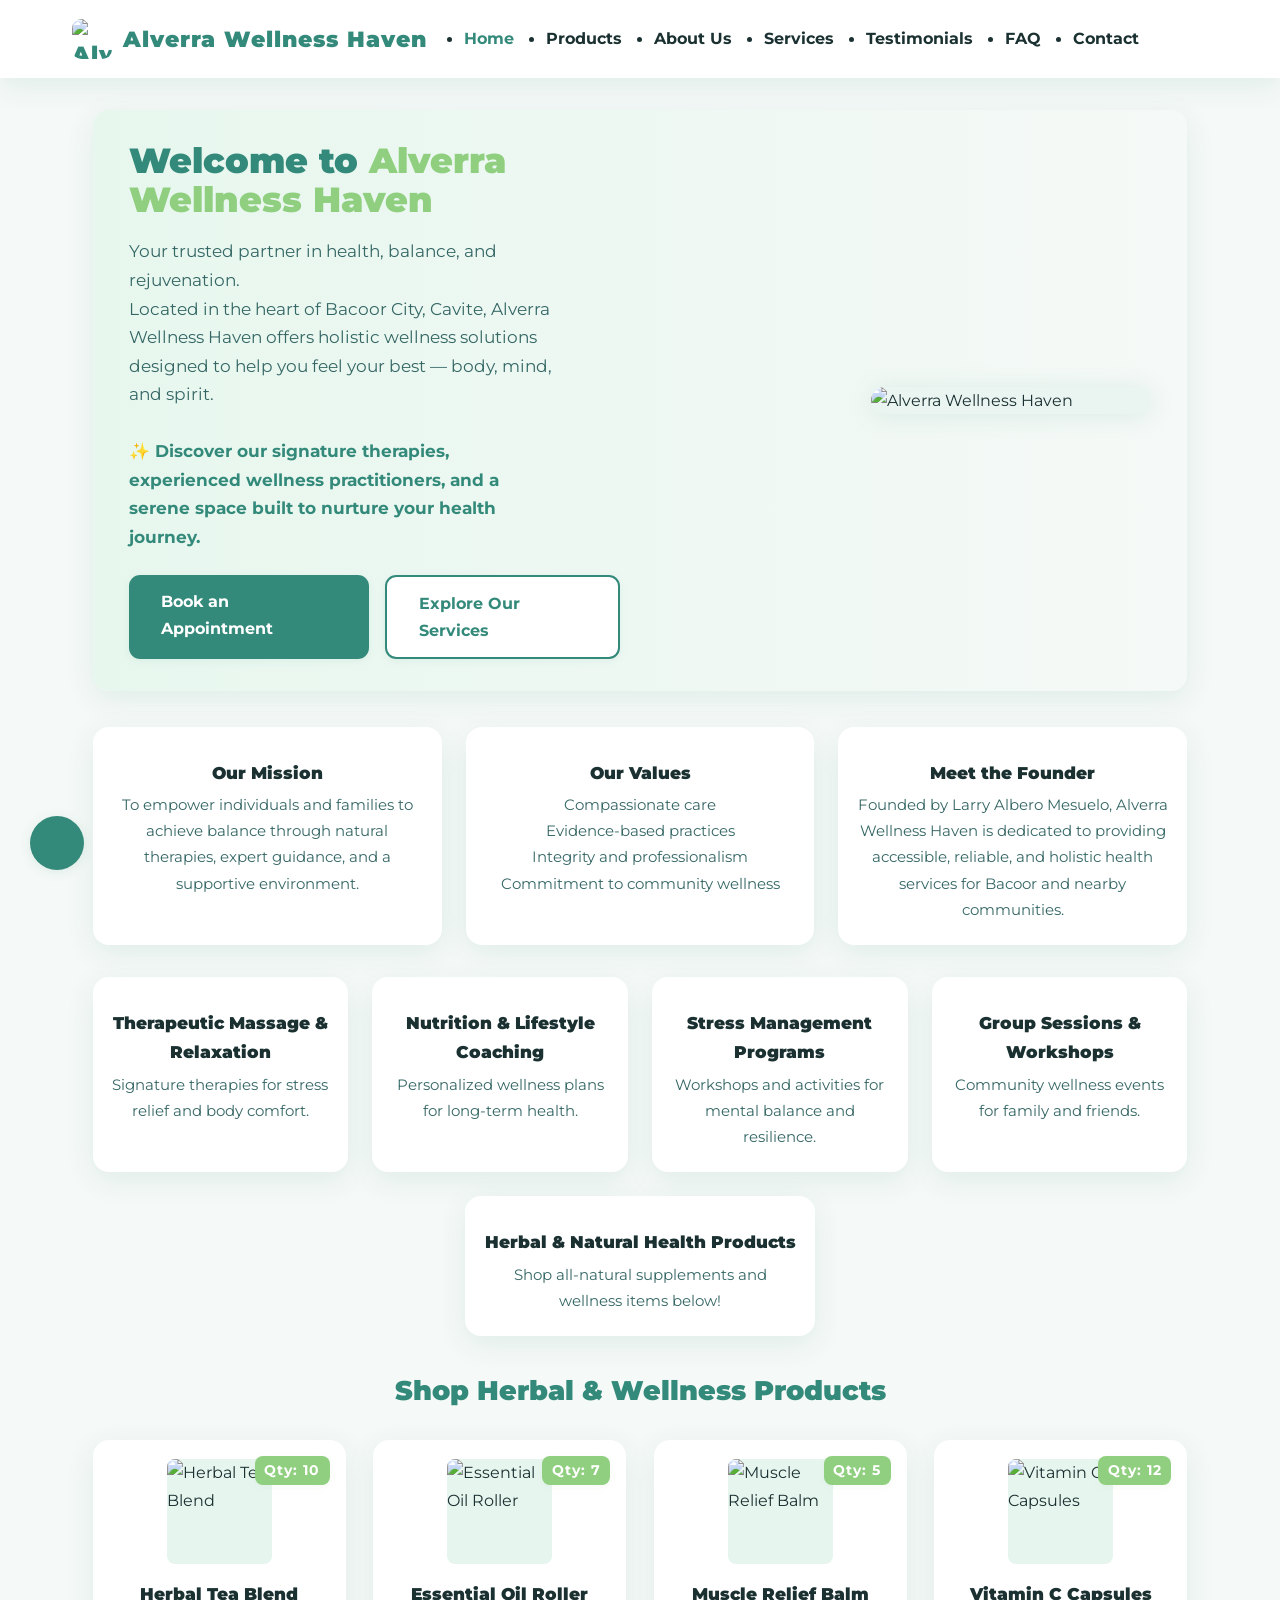
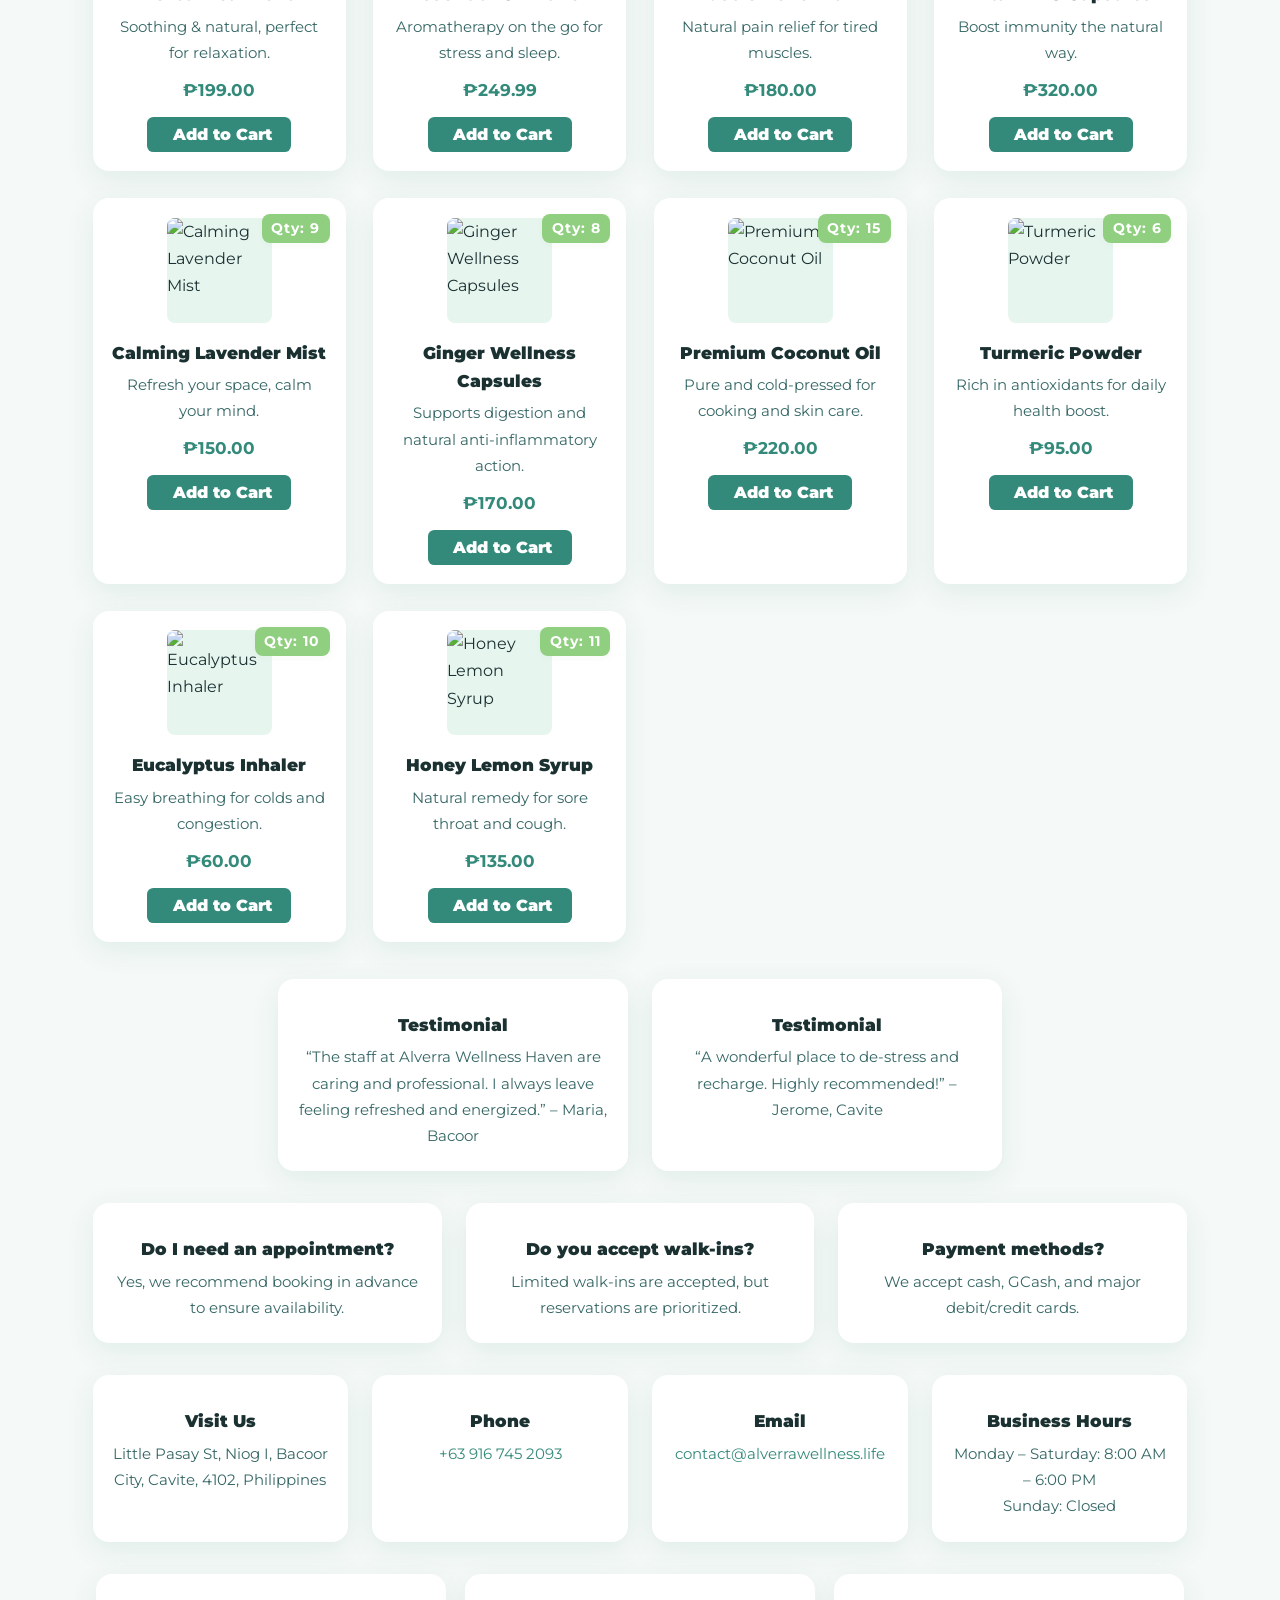
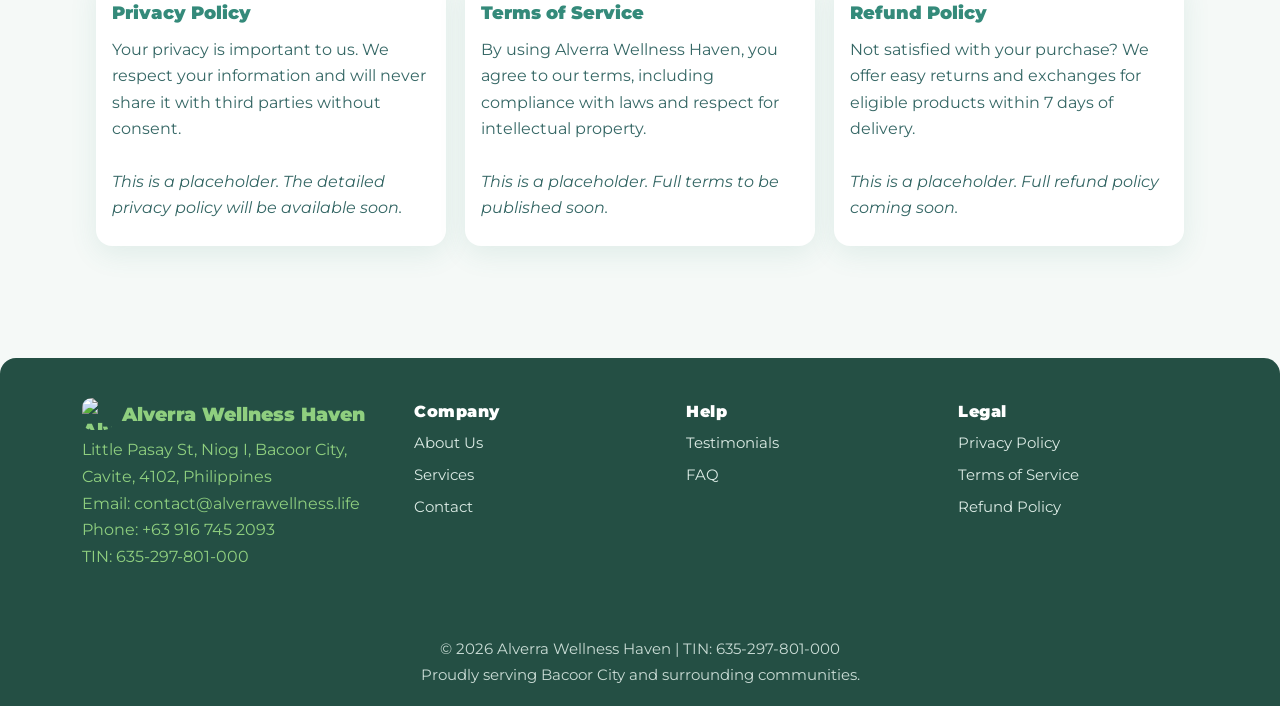
==== index.html @ d980512c "Create index.html" ====
<!DOCTYPE html>
<html lang="en">
<head>
  <meta charset="UTF-8" />
  <meta name="viewport" content="width=device-width, initial-scale=1.0" />
  <title>Alverra Wellness Haven | Holistic Wellness in Bacoor City</title>
  <link rel="icon" type="image/png" href="image/FAVICON.png" />
  <!-- Google Fonts -->
  <link href="https://fonts.googleapis.com/css2?family=Montserrat:wght@400;700;900&display=swap" rel="stylesheet" />
  <!-- Remixicon for icons -->
  <link href="https://cdn.jsdelivr.net/npm/remixicon@4.5.0/fonts/remixicon.css" rel="stylesheet" />
  <style>
    :root {
      --primary: #348a7a;
      --accent: #8fcf7f;
      --text: #1b3131;
      --background: #f5f9f7;
      --white: #fff;
      --radius: 1rem;
      --shadow: 0 8px 28px 0 rgba(52,138,122,0.11);
      --border: 1px solid #e0ede6;
      --footer-bg: #244f44;
    }
    * { box-sizing: border-box; margin: 0; padding: 0; }
    body {
      font-family: 'Montserrat', Arial, sans-serif;
      background: var(--background);
      color: var(--text);
      min-height: 100vh;
      line-height: 1.7;
    }
    a {
      color: var(--primary);
      text-decoration: none;
      transition: color .2s;
    }
    a:hover { color: var(--accent); }
    img { max-width: 100%; display: block; border-radius: .6rem; }
    button, input {
      font-family: inherit; outline: none; border: none; background: none;
    }
    /* Header */
    .header {
      width: 100%; background: var(--white); box-shadow: var(--shadow);
      position: sticky; top: 0; z-index: 99;
    }
    .nav {
      display: flex; align-items: center; justify-content: space-between;
      max-width: 1200px; margin: 0 auto; padding: 1.2rem 2rem;
      position: relative;
    }
    .nav-logo {
      display: flex; align-items: center; gap: 0.7rem; font-size: 1.4rem; font-weight: 900; color: var(--primary);
      letter-spacing: 1px;
    }
    .nav-logo img { width: 40px; height: 40px; }
    .nav-list {
      display: flex; align-items: center; gap: 2rem;
    }
    .nav-link {
      color: var(--text); font-weight: 700;
      font-size: 1rem; padding: 0.2rem 0;
      position: relative;
      transition: color .2s;
    }
    .nav-link.active, .nav-link:hover { color: var(--primary); }
    .nav-actions { display: flex; align-items: center; gap: 1.2rem; }
    .nav-toggle {
      display: none; font-size: 2rem; background: none; border: none; cursor: pointer; color: var(--primary); margin-left: 1rem;
      z-index: 200;
    }
    /* Cart Floating Button */
    .floating-cart-btn {
      position: fixed;
      left: 30px; bottom: 30px; z-index: 150;
      background: var(--primary);
      color: var(--white);
      border-radius: 50%;
      width: 54px; height: 54px;
      display: flex; align-items: center; justify-content: center;
      font-size: 2rem; box-shadow: 0 2px 12px 0 rgba(52,138,122,0.13);
      cursor: pointer; border: none;
      transition: background .2s, color .2s, box-shadow .2s;
    }
    .floating-cart-btn:hover {
      background: var(--accent);
      color: var(--primary);
    }
    @media (max-width: 500px) {
      .floating-cart-btn {
        left: 10px; bottom: 10px; width: 42px; height: 42px; font-size: 1.3rem;
      }
    }
    /* Cart Sidebar & Overlay */
    .cart-overlay {
      position: fixed; top: 0; left: 0; width: 100vw; height: 100vh;
      background: rgba(52,138,122,0.14); z-index: 100; display: none;
    }
    .cart-overlay.active { display: block; }
    .cart-sidebar {
      position: fixed; top: 0; right: -100%; width: 350px; max-width: 96vw; height: 100%;
      background: var(--white); box-shadow: -2px 0 16px 0 rgba(52,138,122,0.12);
      z-index: 101; padding: 2rem 1.5rem; display: flex; flex-direction: column; transition: right .25s;
      overflow-y: auto;
    }
    .cart-sidebar.open { right: 0; }
    .cart-sidebar-header {
      display: flex; align-items: center; justify-content: space-between; margin-bottom: 2rem;
    }
    .cart-sidebar-title { font-size: 1.15rem; font-weight: 900; color: var(--primary); }
    .cart-sidebar-close {
      font-size: 1.7rem; color: var(--primary); cursor: pointer; background: none; border: none;
      transition: color .2s;
    }
    .cart-items { flex: 1; overflow-y: auto; display: flex; flex-direction: column; gap: 1.2rem; }
    .cart-item {
      display: flex; gap: 1rem; align-items: flex-start; border-bottom: 1px solid #e0ede6; padding-bottom: 1rem;
    }
    .cart-item-img { width: 55px; height: 55px; object-fit: contain; border-radius: .6rem; background: #e7f5ef; }
    .cart-item-details { flex: 1; }
    .cart-item-title { font-size: 1rem; font-weight: 700; margin-bottom: .12rem; }
    .cart-item-price { color: var(--primary); font-weight: 700; margin-bottom: .12rem; font-size: 0.97rem; }
    .cart-item-qty {
      display: flex; align-items: center; gap: .4rem; margin-top: .18rem;
    }
    .cart-item-qty-btn {
      font-size: 1.05rem; background: var(--background); border-radius: .3rem; padding: 2px 7px; cursor: pointer;
      color: var(--primary); border: 1px solid #cce4da; transition: background .2s, color .2s;
    }
    .cart-item-qty-btn:hover { background: var(--primary); color: var(--white); }
    .cart-item-remove {
      color: #e14d4d; font-size: 1.13rem; margin-left: .5rem; cursor: pointer; background: none; border: none; transition: color .2s;
    }
    .cart-sidebar-footer {
      margin-top: 2rem; display: flex; align-items: center; justify-content: space-between; font-weight: 700; font-size: 1.05rem;
    }
    .cart-sidebar-footer .checkout-btn {
      padding: 0.6rem 1.3rem; background: var(--primary); color: var(--white); border-radius: .5rem; border: none;
      font-weight: 700; cursor: pointer; transition: background .2s;
    }
    .cart-sidebar-footer .checkout-btn:hover { background: var(--accent); color: var(--primary); }
    /* Main Content */
    main { max-width: 1130px; margin: 0 auto; padding: 2rem 1.1rem 3rem; }
    .hero {
      display: flex; align-items: center; justify-content: space-between; gap: 2.5rem;
      background: linear-gradient(90deg, #e7f7ee 0%, #f5f9f7 100%);
      border-radius: var(--radius); padding: 2rem 2.3rem; margin-bottom: 2.2rem;
      box-shadow: var(--shadow); flex-wrap: wrap;
    }
    .hero-content { flex: 1; min-width: 260px; }
    .hero-title {
      font-size: 2.2rem; font-weight: 900; color: var(--primary); line-height: 1.1; margin-bottom: 1.1rem;
    }
    .hero-desc { color: #356765; font-size: 1.05rem; margin-bottom: 1.5rem; max-width: 430px; }
    .hero-btns { display: flex; gap: 1.05rem; }
    .btn-primary, .btn-secondary {
      padding: 0.8rem 2rem; font-size: 1rem; border-radius: .7rem; font-weight: 700;
      cursor: pointer; transition: background .2s, color .2s, box-shadow .2s; box-shadow: 0 2px 8px 0 rgba(52,138,122,0.08);
      outline: none; border: none;
    }
    .btn-primary { background: var(--primary); color: var(--white); }
    .btn-primary:hover { background: var(--accent); color: var(--primary);}
    .btn-secondary { background: var(--white); color: var(--primary); border: 2px solid var(--primary);}
    .btn-secondary:hover { background: var(--primary); color: var(--white);}
    .hero-img-container { min-width: 220px; flex: 1; display: flex; justify-content: flex-end; align-items: center;}
    .hero-img {
      width: 280px; max-width: 100%; border-radius: var(--radius); box-shadow: 0 2px 24px 0 rgba(52,138,122,.13); background: #eaf4f1; object-fit: contain;
    }
    /* Product Section */
    .section-title {
      font-size: 1.7rem; color: var(--primary); font-weight: 900; text-align: center; margin-bottom: 1.6rem; margin-top: .8rem;
    }
    .products-grid {
      display: grid; grid-template-columns: repeat(auto-fit, minmax(220px, 1fr)); gap: 1.7rem; margin-bottom: 2.3rem;
    }
    .product-card {
      background: var(--white); border-radius: var(--radius); box-shadow: var(--shadow); padding: 1.2rem 1rem;
      display: flex; flex-direction: column; align-items: center; transition: transform .18s, box-shadow .2s; position: relative;
    }
    .product-card:hover { transform: translateY(-5px) scale(1.03); box-shadow: 0 11px 28px 0 rgba(52,138,122,.15);}
    .product-img { width: 105px; height: 105px; object-fit: contain; margin-bottom: 1rem; background: #e7f5ef; border-radius: .5rem;}
    .product-name { font-weight: 900; font-size: 1.05rem; text-align: center; margin-bottom: .3rem;}
    .product-desc { font-size: 0.96rem; color: #356765; margin-bottom: 0.55rem; text-align: center;}
    .product-stock { font-size: 0.93rem; margin-bottom: 0.2rem; color: var(--primary);}
    .product-price { font-weight: 700; font-size: 1.08rem; color: var(--primary); margin-bottom: .8rem;}
    .product-add {
      background: var(--primary); color: var(--white); border-radius: .4rem; padding: 0.5rem 1.2rem; font-weight: 900; cursor: pointer; font-size: 1rem; border: none;
      transition: background .2s; display: flex; align-items: center; gap: .4rem;
    }
    .product-add:hover { background: var(--accent); color: var(--primary);}
    .product-badge {
      position: absolute; top: 1rem; right: 1rem; background: var(--accent); color: var(--white); font-weight: 700; font-size: .87rem;
      padding: 0.17rem 0.6rem; border-radius: .5rem; letter-spacing: 1px; box-shadow: 0 2px 8px 0 rgba(143,207,127,0.08);
    }
    /* Info Sections */
    .info-sections {
      display: flex; flex-wrap: wrap; gap: 1.5rem; margin-bottom: 2rem; justify-content: center;
    }
    .info-card {
      background: var(--white); border-radius: var(--radius); box-shadow: var(--shadow); padding: 1.4rem 1rem; min-width: 200px; flex: 1 1 200px;
      display: flex; flex-direction: column; align-items: center; text-align: center; max-width: 350px;
    }
    .info-icon { font-size: 2rem; color: var(--primary); margin-bottom: 0.6rem;}
    .info-title { font-size: 1.06rem; font-weight: 900; margin-bottom: .3rem;}
    .info-desc { color: #356765; font-size: 0.96rem;}
    /* Policy Sections */
    .policy-sections {
      display: flex; flex-wrap: wrap; gap: 1.2rem; margin: 1.5rem 0; justify-content: center;
    }
    .policy-card {
      background: var(--white); border-radius: var(--radius); box-shadow: var(--shadow); padding: 1.5rem 1rem; min-width: 200px; flex: 1 1 200px;
      max-width: 350px; text-align: left; display: flex; flex-direction: column;
    }
    .policy-title { font-size: 1.12rem; font-weight: 900; margin-bottom: .55rem; color: var(--primary);}
    .policy-body { color: #356765; font-size: 0.97rem; line-height: 1.7;}
    /* Footer */
    .footer {
      background: var(--footer-bg); color: var(--white); padding: 2.5rem 0 1.1rem; margin-top: 2.5rem; border-radius: var(--radius) var(--radius) 0 0;
    }
    .footer-container {
      max-width: 1180px; margin: 0 auto; display: flex; flex-wrap: wrap; gap: 2rem; justify-content: space-between; align-items: flex-start; padding: 0 2rem;
    }
    .footer-brand { flex: 1 1 220px; margin-bottom: 2rem;}
    .footer-logo {
      display: flex; align-items: center; font-size: 1.2rem; font-weight: 900; gap: .5rem; margin-bottom: 0.45rem; color: var(--accent);
    }
    .footer-logo img { width: 32px; height: 32px; }
    .footer-desc { color: #8fcf7f; font-size: 0.98rem; margin-bottom: .6rem;}
    .footer-links-group { flex: 1 1 160px; margin-bottom: 2rem;}
    .footer-links-title { font-size: 1rem; font-weight: 900; margin-bottom: .35rem; letter-spacing: .5px;}
    .footer-links { display: flex; flex-direction: column; gap: .35rem;}
    .footer-link { color: #e7f5ef; font-size: .96rem; transition: color .2s; opacity: .94;}
    .footer-link:hover { color: var(--accent);}
    .footer-bottom { text-align: center; font-size: .95rem; color: #e7f5ef; margin-top: 1.5rem; opacity: .85;}
    .footer-bottom a { color: #fff; font-weight: 700; text-decoration: underline; transition: color .2s;}
    .footer-bottom a:hover { color: var(--accent);}
    /* Responsive */
    @media (max-width: 1100px) {
      .hero { flex-direction: column; text-align: center; }
      .hero-content, .hero-img-container { justify-content: center; }
      .hero-img { margin: 1.5rem auto 0 auto; }
    }
    @media (max-width: 900px) {
      .nav-list { gap: 1.1rem; }
      .footer-container { flex-direction: column; gap: 2.2rem; align-items: flex-start; }
    }
    @media (max-width: 700px) {
      .nav { padding: 1.1rem .7rem; }
      .main { padding: 1.2rem .5rem 2rem; }
      .products-grid, .info-sections, .policy-sections { gap: .7rem; }
      .footer-container { padding: 0 1rem; }
      .nav-list {
        position: fixed; top: 0; right: -100vw; width: 80vw; height: 100vh; background: var(--white);
        flex-direction: column; gap: 1.6rem; padding-top: 4rem; z-index: 120; transition: right .25s;
        box-shadow: -2px 0 18px 0 rgba(52,138,122,0.09);
      }
      .nav-list.open { right: 0; }
      .nav-toggle { display: block; }
      .nav-close {
        display: none;
      }
      .nav-list .nav-close {
        display: block;
        position: absolute;
        top: 1.1rem;
        right: 1.3rem;
        background: none;
        border: none;
        font-size: 1.7rem;
        color: var(--primary);
        cursor: pointer;
        z-index: 999;
      }
    }
    @media (max-width: 600px) {
      .hero { padding: 1rem .6rem; }
      .policy-card { padding: 1rem .5rem; }
      .footer { padding: 1.2rem 0 .9rem; }
    }
    @media (max-width: 430px) {
      .cart-sidebar { width: 98vw; padding: 1rem .5rem; }
      .footer-logo img { width: 24px; height: 24px; }
    }
  </style>
</head>
<body>
  <header class="header" id="header">
    <nav class="nav">
      <a href="index.html" class="nav-logo">
        <img src="image/LOGO.png" alt="Alverra Wellness Haven Logo" />
        Alverra Wellness Haven
      </a>
      <ul class="nav-list" id="nav-list">
        <li><a href="index.html" class="nav-link active">Home</a></li>
        <li><a href="#shop" class="nav-link">Products</a></li>
        <li><a href="#about" class="nav-link">About Us</a></li>
        <li><a href="#services" class="nav-link">Services</a></li>
        <li><a href="#testimonials" class="nav-link">Testimonials</a></li>
        <li><a href="#faq" class="nav-link">FAQ</a></li>
        <li><a href="#contact" class="nav-link">Contact</a></li>
        <button class="nav-close" id="nav-close" aria-label="Close menu"><i class="ri-close-line"></i></button>
      </ul>
      <div class="nav-actions">
        <button class="nav-toggle" id="nav-toggle" aria-label="Open menu"><i class="ri-menu-3-line"></i></button>
      </div>
    </nav>
  </header>

  <!-- Floating Cart Button -->
  <button class="floating-cart-btn" id="cart-btn" aria-label="Open cart">
    <i class="ri-shopping-basket-2-line"></i>
  </button>

  <!-- Cart Sidebar & Overlay -->
  <div class="cart-overlay" id="cart-overlay"></div>
  <aside class="cart-sidebar" id="cart-sidebar" aria-label="Shopping cart">
    <div class="cart-sidebar-header">
      <div class="cart-sidebar-title">My Cart</div>
      <button class="cart-sidebar-close" id="cart-close-btn" aria-label="Close cart"><i class="ri-close-line"></i></button>
    </div>
    <div class="cart-items" id="cart-items">
      <!-- Cart items will be rendered here by JS -->
    </div>
    <div class="cart-sidebar-footer">
      <span><span id="cart-items-count">0</span> items | <span id="cart-total">₱0</span></span>
      <button class="checkout-btn" id="checkout-btn">Checkout</button>
    </div>
  </aside>

  <main>
    <!-- Hero Section -->
    <section class="hero" id="home">
      <div class="hero-content">
        <h1 class="hero-title">Welcome to <span style="color:var(--accent)">Alverra Wellness Haven</span></h1>
        <div class="hero-desc">
          Your trusted partner in health, balance, and rejuvenation.<br>
          Located in the heart of Bacoor City, Cavite, Alverra Wellness Haven offers holistic wellness solutions designed to help you feel your best — body, mind, and spirit.
          <br><br>
          <span style="color:var(--primary);font-weight:700;">✨ Discover our signature therapies, experienced wellness practitioners, and a serene space built to nurture your health journey.</span>
        </div>
        <div class="hero-btns">
          <a href="#contact" class="btn-primary">Book an Appointment</a>
          <a href="#services" class="btn-secondary">Explore Our Services</a>
        </div>
      </div>
      <div class="hero-img-container">
        <img src="image/placeholder.png" alt="Alverra Wellness Haven" class="hero-img" />
      </div>
    </section>

    <!-- About Us -->
    <section class="info-sections" id="about">
      <div class="info-card">
        <div class="info-icon"><i class="ri-heart-3-line"></i></div>
        <div class="info-title">Our Mission</div>
        <div class="info-desc">
          To empower individuals and families to achieve balance through natural therapies, expert guidance, and a supportive environment.
        </div>
      </div>
      <div class="info-card">
        <div class="info-icon"><i class="ri-leaf-line"></i></div>
        <div class="info-title">Our Values</div>
        <div class="info-desc">
          Compassionate care<br>
          Evidence-based practices<br>
          Integrity and professionalism<br>
          Commitment to community wellness
        </div>
      </div>
      <div class="info-card">
        <div class="info-icon"><i class="ri-user-star-line"></i></div>
        <div class="info-title">Meet the Founder</div>
        <div class="info-desc">
          Founded by Larry Albero Mesuelo, Alverra Wellness Haven is dedicated to providing accessible, reliable, and holistic health services for Bacoor and nearby communities.
        </div>
      </div>
    </section>

    <!-- Services -->
    <section class="info-sections" id="services">
      <div class="info-card">
        <div class="info-icon"><i class="ri-spa-line"></i></div>
        <div class="info-title">Therapeutic Massage & Relaxation</div>
        <div class="info-desc">Signature therapies for stress relief and body comfort.</div>
      </div>
      <div class="info-card">
        <div class="info-icon"><i class="ri-restaurant-line"></i></div>
        <div class="info-title">Nutrition & Lifestyle Coaching</div>
        <div class="info-desc">Personalized wellness plans for long-term health.</div>
      </div>
      <div class="info-card">
        <div class="info-icon"><i class="ri-emotion-happy-line"></i></div>
        <div class="info-title">Stress Management Programs</div>
        <div class="info-desc">Workshops and activities for mental balance and resilience.</div>
      </div>
      <div class="info-card">
        <div class="info-icon"><i class="ri-group-line"></i></div>
        <div class="info-title">Group Sessions & Workshops</div>
        <div class="info-desc">Community wellness events for family and friends.</div>
      </div>
      <div class="info-card">
        <div class="info-icon"><i class="ri-leaf-line"></i></div>
        <div class="info-title">Herbal & Natural Health Products</div>
        <div class="info-desc">Shop all-natural supplements and wellness items below!</div>
      </div>
    </section>

    <!-- Products -->
    <section id="shop">
      <h2 class="section-title">Shop Herbal & Wellness Products</h2>
      <div class="products-grid" id="products-grid">
        <div class="product-card" data-id="1">
          <span class="product-badge">Qty: 10</span>
          <img src="image/placeholder.png" alt="Herbal Tea Blend" class="product-img" />
          <div class="product-name">Herbal Tea Blend</div>
          <div class="product-desc">Soothing & natural, perfect for relaxation.</div>
          <div class="product-price">₱199.00</div>
          <button class="product-add"><i class="ri-shopping-cart-2-line"></i> Add to Cart</button>
        </div>
        <div class="product-card" data-id="2">
          <span class="product-badge">Qty: 7</span>
          <img src="image/placeholder.png" alt="Essential Oil Roller" class="product-img" />
          <div class="product-name">Essential Oil Roller</div>
          <div class="product-desc">Aromatherapy on the go for stress and sleep.</div>
          <div class="product-price">₱249.99</div>
          <button class="product-add"><i class="ri-shopping-cart-2-line"></i> Add to Cart</button>
        </div>
        <div class="product-card" data-id="3">
          <span class="product-badge">Qty: 5</span>
          <img src="image/placeholder.png" alt="Muscle Relief Balm" class="product-img" />
          <div class="product-name">Muscle Relief Balm</div>
          <div class="product-desc">Natural pain relief for tired muscles.</div>
          <div class="product-price">₱180.00</div>
          <button class="product-add"><i class="ri-shopping-cart-2-line"></i> Add to Cart</button>
        </div>
        <div class="product-card" data-id="4">
          <span class="product-badge">Qty: 12</span>
          <img src="image/placeholder.png" alt="Vitamin C Capsules" class="product-img" />
          <div class="product-name">Vitamin C Capsules</div>
          <div class="product-desc">Boost immunity the natural way.</div>
          <div class="product-price">₱320.00</div>
          <button class="product-add"><i class="ri-shopping-cart-2-line"></i> Add to Cart</button>
        </div>
        <div class="product-card" data-id="5">
          <span class="product-badge">Qty: 9</span>
          <img src="image/placeholder.png" alt="Calming Lavender Mist" class="product-img" />
          <div class="product-name">Calming Lavender Mist</div>
          <div class="product-desc">Refresh your space, calm your mind.</div>
          <div class="product-price">₱150.00</div>
          <button class="product-add"><i class="ri-shopping-cart-2-line"></i> Add to Cart</button>
        </div>
        <!-- Tambahan produk baru -->
        <div class="product-card" data-id="6">
          <span class="product-badge">Qty: 8</span>
          <img src="image/placeholder.png" alt="Ginger Wellness Capsules" class="product-img" />
          <div class="product-name">Ginger Wellness Capsules</div>
          <div class="product-desc">Supports digestion and natural anti-inflammatory action.</div>
          <div class="product-price">₱170.00</div>
          <button class="product-add"><i class="ri-shopping-cart-2-line"></i> Add to Cart</button>
        </div>
        <div class="product-card" data-id="7">
          <span class="product-badge">Qty: 15</span>
          <img src="image/placeholder.png" alt="Premium Coconut Oil" class="product-img" />
          <div class="product-name">Premium Coconut Oil</div>
          <div class="product-desc">Pure and cold-pressed for cooking and skin care.</div>
          <div class="product-price">₱220.00</div>
          <button class="product-add"><i class="ri-shopping-cart-2-line"></i> Add to Cart</button>
        </div>
        <div class="product-card" data-id="8">
          <span class="product-badge">Qty: 6</span>
          <img src="image/placeholder.png" alt="Turmeric Powder" class="product-img" />
          <div class="product-name">Turmeric Powder</div>
          <div class="product-desc">Rich in antioxidants for daily health boost.</div>
          <div class="product-price">₱95.00</div>
          <button class="product-add"><i class="ri-shopping-cart-2-line"></i> Add to Cart</button>
        </div>
        <div class="product-card" data-id="9">
          <span class="product-badge">Qty: 10</span>
          <img src="image/placeholder.png" alt="Eucalyptus Inhaler" class="product-img" />
          <div class="product-name">Eucalyptus Inhaler</div>
          <div class="product-desc">Easy breathing for colds and congestion.</div>
          <div class="product-price">₱60.00</div>
          <button class="product-add"><i class="ri-shopping-cart-2-line"></i> Add to Cart</button>
        </div>
        <div class="product-card" data-id="10">
          <span class="product-badge">Qty: 11</span>
          <img src="image/placeholder.png" alt="Honey Lemon Syrup" class="product-img" />
          <div class="product-name">Honey Lemon Syrup</div>
          <div class="product-desc">Natural remedy for sore throat and cough.</div>
          <div class="product-price">₱135.00</div>
          <button class="product-add"><i class="ri-shopping-cart-2-line"></i> Add to Cart</button>
        </div>
      </div>
    </section>

    <!-- Testimonials -->
    <section class="info-sections" id="testimonials">
      <div class="info-card">
        <div class="info-icon"><i class="ri-chat-3-line"></i></div>
        <div class="info-title">Testimonial</div>
        <div class="info-desc">
          “The staff at Alverra Wellness Haven are caring and professional. I always leave feeling refreshed and energized.” – Maria, Bacoor
        </div>
      </div>
      <div class="info-card">
        <div class="info-icon"><i class="ri-chat-3-line"></i></div>
        <div class="info-title">Testimonial</div>
        <div class="info-desc">
          “A wonderful place to de-stress and recharge. Highly recommended!” – Jerome, Cavite
        </div>
      </div>
    </section>

    <!-- FAQ -->
    <section class="info-sections" id="faq">
      <div class="info-card">
        <div class="info-icon"><i class="ri-question-answer-line"></i></div>
        <div class="info-title">Do I need an appointment?</div>
        <div class="info-desc">Yes, we recommend booking in advance to ensure availability.</div>
      </div>
      <div class="info-card">
        <div class="info-icon"><i class="ri-question-answer-line"></i></div>
        <div class="info-title">Do you accept walk-ins?</div>
        <div class="info-desc">Limited walk-ins are accepted, but reservations are prioritized.</div>
      </div>
      <div class="info-card">
        <div class="info-icon"><i class="ri-question-answer-line"></i></div>
        <div class="info-title">Payment methods?</div>
        <div class="info-desc">We accept cash, GCash, and major debit/credit cards.</div>
      </div>
    </section>

    <!-- Contact -->
    <section class="info-sections" id="contact">
      <div class="info-card">
        <div class="info-icon"><i class="ri-map-pin-line"></i></div>
        <div class="info-title">Visit Us</div>
        <div class="info-desc">
          Little Pasay St, Niog I, Bacoor City, Cavite, 4102, Philippines
        </div>
      </div>
      <div class="info-card">
        <div class="info-icon"><i class="ri-phone-line"></i></div>
        <div class="info-title">Phone</div>
        <div class="info-desc">
          <a href="tel:+639167452093">+63 916 745 2093</a>
        </div>
      </div>
      <div class="info-card">
        <div class="info-icon"><i class="ri-mail-send-line"></i></div>
        <div class="info-title">Email</div>
        <div class="info-desc">
          <a href="mailto:contact@alverrawellness.life">contact@alverrawellness.life</a>
        </div>
      </div>
      <div class="info-card">
        <div class="info-icon"><i class="ri-time-line"></i></div>
        <div class="info-title">Business Hours</div>
        <div class="info-desc">
          Monday – Saturday: 8:00 AM – 6:00 PM<br>Sunday: Closed
        </div>
      </div>
    </section>

    <!-- Policy Links Section -->
    <section class="policy-sections" id="policies">
      <div class="policy-card">
        <div class="policy-title">Privacy Policy</div>
        <div class="policy-body">
          Your privacy is important to us. We respect your information and will never share it with third parties without consent.<br><br>
          <em>This is a placeholder. The detailed privacy policy will be available soon.</em>
        </div>
      </div>
      <div class="policy-card">
        <div class="policy-title">Terms of Service</div>
        <div class="policy-body">
          By using Alverra Wellness Haven, you agree to our terms, including compliance with laws and respect for intellectual property.<br><br>
          <em>This is a placeholder. Full terms to be published soon.</em>
        </div>
      </div>
      <div class="policy-card">
        <div class="policy-title">Refund Policy</div>
        <div class="policy-body">
          Not satisfied with your purchase? We offer easy returns and exchanges for eligible products within 7 days of delivery.<br><br>
          <em>This is a placeholder. Full refund policy coming soon.</em>
        </div>
      </div>
    </section>
  </main>

  <footer class="footer">
    <div class="footer-container">
      <div class="footer-brand">
        <div class="footer-logo">
          <img src="image/LOGO.png" alt="Alverra Wellness Haven Logo" />
          Alverra Wellness Haven
        </div>
        <div class="footer-desc">
          Little Pasay St, Niog I, Bacoor City, Cavite, 4102, Philippines<br>
          Email: <a href="mailto:contact@alverrawellness.life" style="color:var(--accent);">contact@alverrawellness.life</a><br>
          Phone: <a href="tel:+639167452093" style="color:var(--accent);">+63 916 745 2093</a><br>
          TIN: 635-297-801-000
        </div>
      </div>
      <div class="footer-links-group">
        <div class="footer-links-title">Company</div>
        <div class="footer-links">
          <a href="#about" class="footer-link">About Us</a>
          <a href="#services" class="footer-link">Services</a>
          <a href="#contact" class="footer-link">Contact</a>
        </div>
      </div>
      <div class="footer-links-group">
        <div class="footer-links-title">Help</div>
        <div class="footer-links">
          <a href="#testimonials" class="footer-link">Testimonials</a>
          <a href="#faq" class="footer-link">FAQ</a>
        </div>
      </div>
      <div class="footer-links-group">
        <div class="footer-links-title">Legal</div>
        <div class="footer-links">
          <a href="privacy-policy.html" class="footer-link">Privacy Policy</a>
          <a href="terms.html" class="footer-link">Terms of Service</a>
          <a href="refund-policy.html" class="footer-link">Refund Policy</a>
        </div>
      </div>
    </div>
    <div class="footer-bottom">
      &copy; <span id="footer-year"></span> Alverra Wellness Haven | TIN: 635-297-801-000<br>
      Proudly serving Bacoor City and surrounding communities.
    </div>
  </footer>

  <!-- Scripts -->
  <script>
    // Navigation for mobile
    const navToggle = document.getElementById('nav-toggle');
    const navClose = document.getElementById('nav-close');
    const navList = document.getElementById('nav-list');
    navToggle && navToggle.addEventListener('click', () => {
      navList.classList.add('open');
    });
    navClose && navClose.addEventListener('click', () => {
      navList.classList.remove('open');
    });
    document.querySelectorAll('.nav-link').forEach(link => {
      link.addEventListener('click', () => navList.classList.remove('open'));
    });

    // Cart functionality
    let cart = [];
    const products = [
      {
        id: 1,
        name: "Herbal Tea Blend",
        price: 199.00,
        img: "image/placeholder.png"
      },
      {
        id: 2,
        name: "Essential Oil Roller",
        price: 249.99,
        img: "image/placeholder.png"
      },
      {
        id: 3,
        name: "Muscle Relief Balm",
        price: 180.00,
        img: "image/placeholder.png"
      },
      {
        id: 4,
        name: "Vitamin C Capsules",
        price: 320.00,
        img: "image/placeholder.png"
      },
      {
        id: 5,
        name: "Calming Lavender Mist",
        price: 150.00,
        img: "image/placeholder.png"
      },
      {
        id: 6,
        name: "Ginger Wellness Capsules",
        price: 170.00,
        img: "image/placeholder.png"
      },
      {
        id: 7,
        name: "Premium Coconut Oil",
        price: 220.00,
        img: "image/placeholder.png"
      },
      {
        id: 8,
        name: "Turmeric Powder",
        price: 95.00,
        img: "image/placeholder.png"
      },
      {
        id: 9,
        name: "Eucalyptus Inhaler",
        price: 60.00,
        img: "image/placeholder.png"
      },
      {
        id: 10,
        name: "Honey Lemon Syrup",
        price: 135.00,
        img: "image/placeholder.png"
      }
    ];

    const cartBtn = document.getElementById('cart-btn');
    const cartSidebar = document.getElementById('cart-sidebar');
    const cartCloseBtn = document.getElementById('cart-close-btn');
    const cartOverlay = document.getElementById('cart-overlay');
    const cartItemsContainer = document.getElementById('cart-items');
    const cartItemsCount = document.getElementById('cart-items-count');
    const cartTotal = document.getElementById('cart-total');
    const checkoutBtn = document.getElementById('checkout-btn');

    function openCart() {
      cartSidebar.classList.add('open');
      cartOverlay.classList.add('active');
      document.body.style.overflow = 'hidden';
    }
    function closeCart() {
      cartSidebar.classList.remove('open');
      cartOverlay.classList.remove('active');
      document.body.style.overflow = '';
    }
    cartBtn && cartBtn.addEventListener('click', openCart);
    cartCloseBtn && cartCloseBtn.addEventListener('click', closeCart);
    cartOverlay && cartOverlay.addEventListener('click', closeCart);

    // Add to cart logic
    document.querySelectorAll('.product-add').forEach((btn, idx) => {
      btn.addEventListener('click', function() {
        const card = btn.closest('.product-card');
        const pid = parseInt(card.getAttribute('data-id'));
        addToCart(pid);
        openCart();
      });
    });

    function addToCart(productId) {
      const prod = products.find(p => p.id === productId);
      const itemIndex = cart.findIndex(i => i.id === productId);
      if (itemIndex > -1) {
        cart[itemIndex].qty += 1;
      } else {
        cart.push({
          id: prod.id,
          name: prod.name,
          price: prod.price,
          img: prod.img,
          qty: 1
        });
      }
      renderCart();
    }

    function increaseQty(productId) {
      const item = cart.find(i => i.id === productId);
      if (item) {
        item.qty += 1;
        renderCart();
      }
    }

    function decreaseQty(productId) {
      const item = cart.find(i => i.id === productId);
      if (item && item.qty > 1) {
        item.qty -= 1;
        renderCart();
      }
    }

    function removeItem(productId) {
      cart = cart.filter(i => i.id !== productId);
      renderCart();
    }

    function renderCart() {
      cartItemsContainer.innerHTML = '';
      if (cart.length === 0) {
        cartItemsContainer.innerHTML = '<div style="text-align:center;color:#aaa;font-size:1rem;">Your cart is empty.</div>';
      } else {
        cart.forEach(item => {
          const div = document.createElement('div');
          div.className = 'cart-item';
          div.innerHTML = `
            <img src="${item.img}" alt="${item.name}" class="cart-item-img">
            <div class="cart-item-details">
              <div class="cart-item-title">${item.name}</div>
              <div class="cart-item-price">₱${item.price}</div>
              <div class="cart-item-qty">
                <button class="cart-item-qty-btn" aria-label="Decrease quantity"><i class="ri-subtract-line"></i></button>
                <span>${item.qty}</span>
                <button class="cart-item-qty-btn" aria-label="Increase quantity"><i class="ri-add-line"></i></button>
                <button class="cart-item-remove" aria-label="Remove item"><i class="ri-delete-bin-6-line"></i></button>
              </div>
            </div>
          `;
          // Decrease qty
          div.querySelector('.cart-item-qty-btn[aria-label="Decrease quantity"]').addEventListener('click', function() {
            decreaseQty(item.id);
          });
          // Increase qty
          div.querySelector('.cart-item-qty-btn[aria-label="Increase quantity"]').addEventListener('click', function() {
            increaseQty(item.id);
          });
          // Remove item
          div.querySelector('.cart-item-remove').addEventListener('click', function() {
            removeItem(item.id);
          });
          cartItemsContainer.appendChild(div);
        });
      }
      // Update footer
      cartItemsCount.textContent = cart.reduce((total, i) => total + i.qty, 0);
      cartTotal.textContent = '₱' + cart.reduce((total, i) => total + i.qty * i.price, 0).toFixed(2);
    }

    // Initial cart render (empty)
    renderCart();

    // Footer year
    document.getElementById('footer-year').textContent = new Date().getFullYear();

    // Checkout button - redirect to order-summary.html
    checkoutBtn && checkoutBtn.addEventListener('click', function() {
      window.location.href = "order-summary.html";
    });
  </script>
</body>
</html>
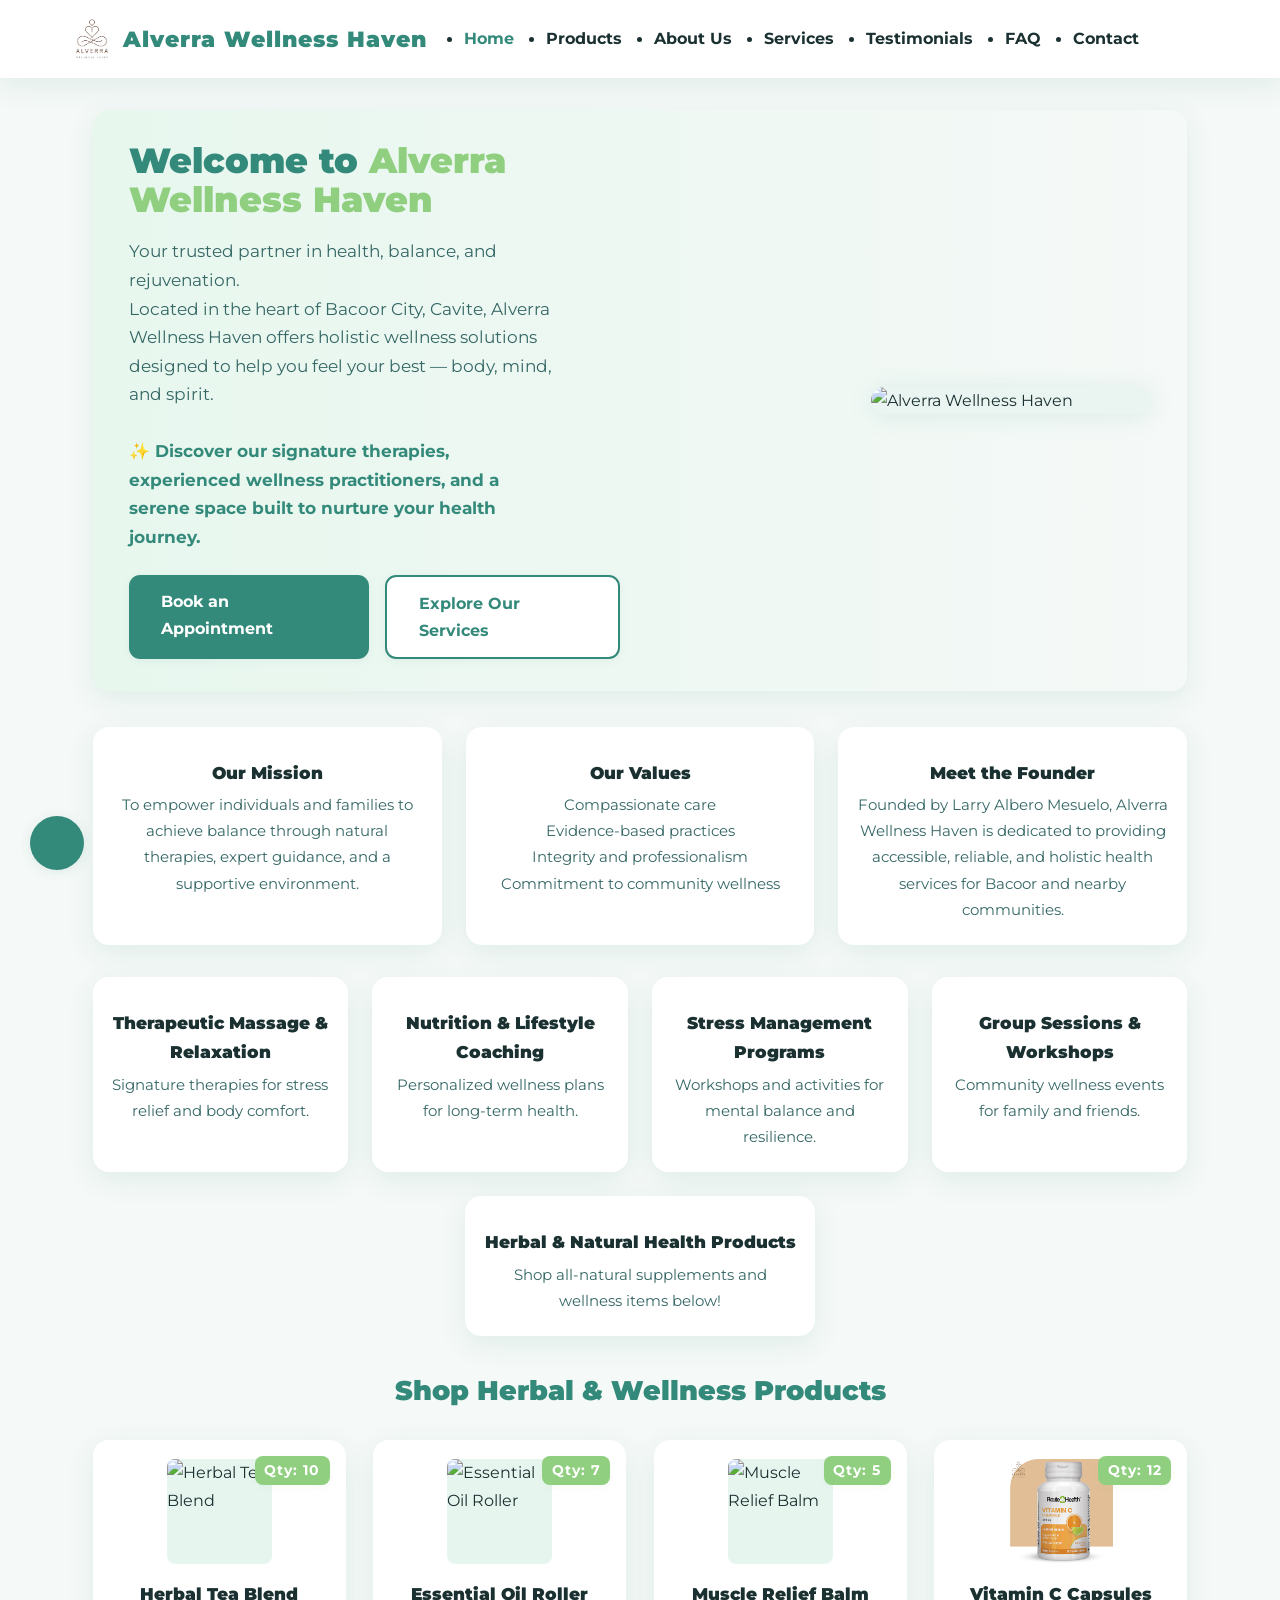
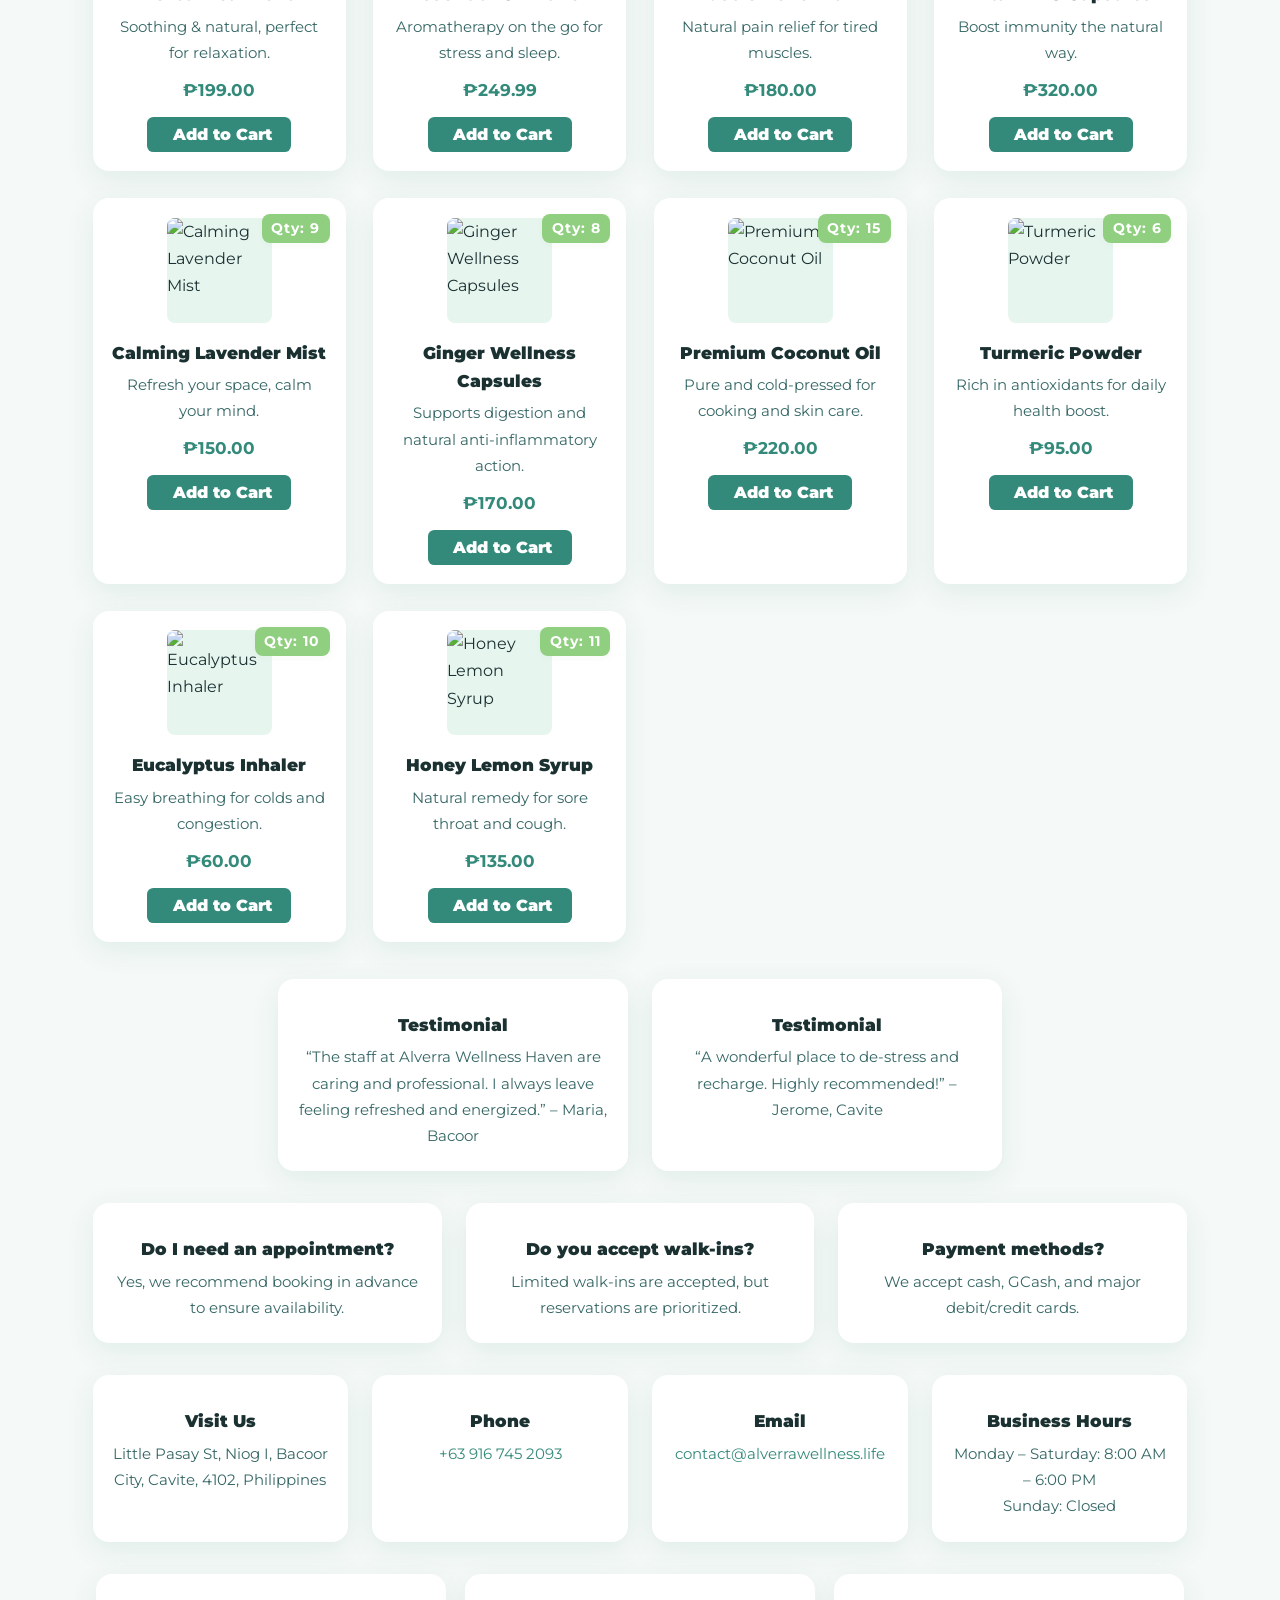
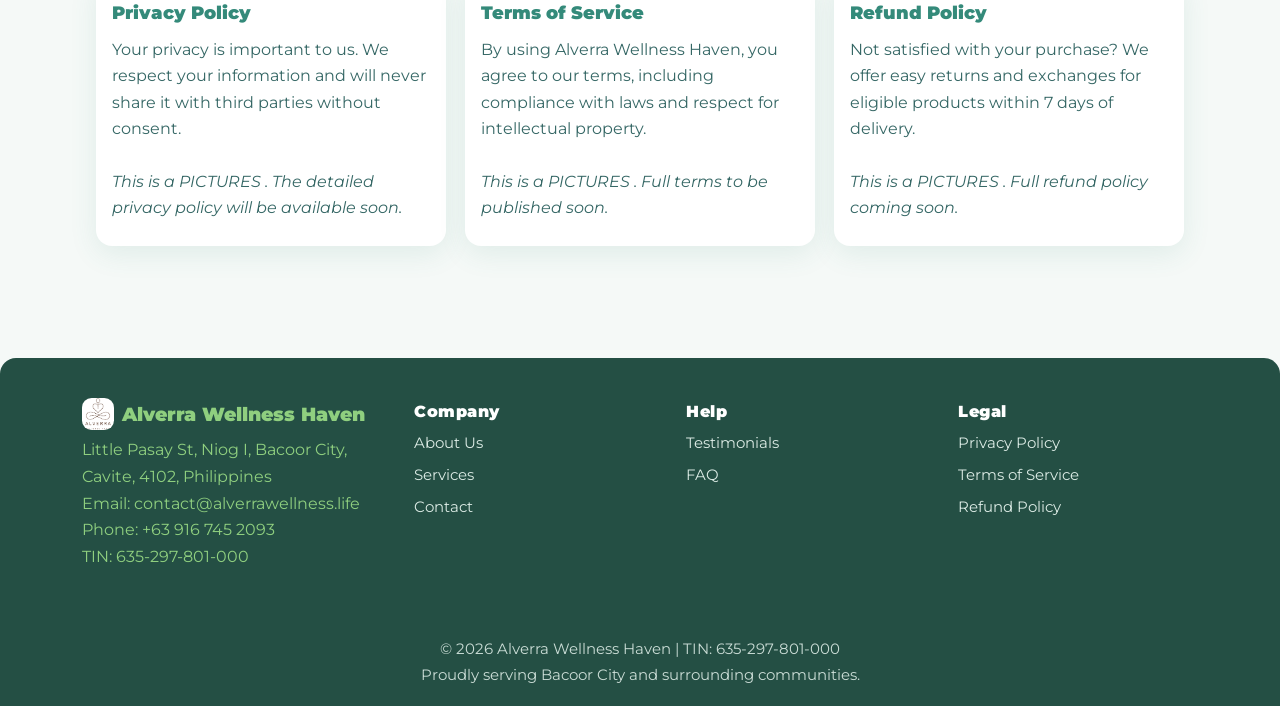
==== commit e2f0fd0a: "Update index.html" ====
--- a/index.html
+++ b/index.html
@@ -4,7 +4,7 @@
   <meta charset="UTF-8" />
   <meta name="viewport" content="width=device-width, initial-scale=1.0" />
   <title>Alverra Wellness Haven | Holistic Wellness in Bacoor City</title>
-  <link rel="icon" type="image/png" href="image/FAVICON.png" />
+  <link rel="icon" type="image/png" href="image/LOGO.png" />
   <!-- Google Fonts -->
   <link href="https://fonts.googleapis.com/css2?family=Montserrat:wght@400;700;900&display=swap" rel="stylesheet" />
   <!-- Remixicon for icons -->
@@ -344,7 +344,7 @@
         </div>
       </div>
       <div class="hero-img-container">
-        <img src="image/placeholder.png" alt="Alverra Wellness Haven" class="hero-img" />
+        <img src="image/PICTURES .png" alt="Alverra Wellness Haven" class="hero-img" />
       </div>
     </section>
 
@@ -411,7 +411,7 @@
       <div class="products-grid" id="products-grid">
         <div class="product-card" data-id="1">
           <span class="product-badge">Qty: 10</span>
-          <img src="image/placeholder.png" alt="Herbal Tea Blend" class="product-img" />
+          <img src="image/PICTURES 1.png" alt="Herbal Tea Blend" class="product-img" />
           <div class="product-name">Herbal Tea Blend</div>
           <div class="product-desc">Soothing & natural, perfect for relaxation.</div>
           <div class="product-price">₱199.00</div>
@@ -419,7 +419,7 @@
         </div>
         <div class="product-card" data-id="2">
           <span class="product-badge">Qty: 7</span>
-          <img src="image/placeholder.png" alt="Essential Oil Roller" class="product-img" />
+          <img src="image/PICTURES 2.png" alt="Essential Oil Roller" class="product-img" />
           <div class="product-name">Essential Oil Roller</div>
           <div class="product-desc">Aromatherapy on the go for stress and sleep.</div>
           <div class="product-price">₱249.99</div>
@@ -427,7 +427,7 @@
         </div>
         <div class="product-card" data-id="3">
           <span class="product-badge">Qty: 5</span>
-          <img src="image/placeholder.png" alt="Muscle Relief Balm" class="product-img" />
+          <img src="image/PICTURES 3.png" alt="Muscle Relief Balm" class="product-img" />
           <div class="product-name">Muscle Relief Balm</div>
           <div class="product-desc">Natural pain relief for tired muscles.</div>
           <div class="product-price">₱180.00</div>
@@ -435,7 +435,7 @@
         </div>
         <div class="product-card" data-id="4">
           <span class="product-badge">Qty: 12</span>
-          <img src="image/placeholder.png" alt="Vitamin C Capsules" class="product-img" />
+          <img src="image/PICTURES 4.png" alt="Vitamin C Capsules" class="product-img" />
           <div class="product-name">Vitamin C Capsules</div>
           <div class="product-desc">Boost immunity the natural way.</div>
           <div class="product-price">₱320.00</div>
@@ -443,7 +443,7 @@
         </div>
         <div class="product-card" data-id="5">
           <span class="product-badge">Qty: 9</span>
-          <img src="image/placeholder.png" alt="Calming Lavender Mist" class="product-img" />
+          <img src="image/PICTURES 5.png" alt="Calming Lavender Mist" class="product-img" />
           <div class="product-name">Calming Lavender Mist</div>
           <div class="product-desc">Refresh your space, calm your mind.</div>
           <div class="product-price">₱150.00</div>
@@ -452,7 +452,7 @@
         <!-- Tambahan produk baru -->
         <div class="product-card" data-id="6">
           <span class="product-badge">Qty: 8</span>
-          <img src="image/placeholder.png" alt="Ginger Wellness Capsules" class="product-img" />
+          <img src="image/PICTURES 6.png" alt="Ginger Wellness Capsules" class="product-img" />
           <div class="product-name">Ginger Wellness Capsules</div>
           <div class="product-desc">Supports digestion and natural anti-inflammatory action.</div>
           <div class="product-price">₱170.00</div>
@@ -460,7 +460,7 @@
         </div>
         <div class="product-card" data-id="7">
           <span class="product-badge">Qty: 15</span>
-          <img src="image/placeholder.png" alt="Premium Coconut Oil" class="product-img" />
+          <img src="image/PICTURES 7.png" alt="Premium Coconut Oil" class="product-img" />
           <div class="product-name">Premium Coconut Oil</div>
           <div class="product-desc">Pure and cold-pressed for cooking and skin care.</div>
           <div class="product-price">₱220.00</div>
@@ -468,7 +468,7 @@
         </div>
         <div class="product-card" data-id="8">
           <span class="product-badge">Qty: 6</span>
-          <img src="image/placeholder.png" alt="Turmeric Powder" class="product-img" />
+          <img src="image/PICTURES 8.png" alt="Turmeric Powder" class="product-img" />
           <div class="product-name">Turmeric Powder</div>
           <div class="product-desc">Rich in antioxidants for daily health boost.</div>
           <div class="product-price">₱95.00</div>
@@ -476,7 +476,7 @@
         </div>
         <div class="product-card" data-id="9">
           <span class="product-badge">Qty: 10</span>
-          <img src="image/placeholder.png" alt="Eucalyptus Inhaler" class="product-img" />
+          <img src="image/PICTURES 9.png" alt="Eucalyptus Inhaler" class="product-img" />
           <div class="product-name">Eucalyptus Inhaler</div>
           <div class="product-desc">Easy breathing for colds and congestion.</div>
           <div class="product-price">₱60.00</div>
@@ -484,7 +484,7 @@
         </div>
         <div class="product-card" data-id="10">
           <span class="product-badge">Qty: 11</span>
-          <img src="image/placeholder.png" alt="Honey Lemon Syrup" class="product-img" />
+          <img src="image/PICTURES 10.png" alt="Honey Lemon Syrup" class="product-img" />
           <div class="product-name">Honey Lemon Syrup</div>
           <div class="product-desc">Natural remedy for sore throat and cough.</div>
           <div class="product-price">₱135.00</div>
@@ -568,21 +568,21 @@
         <div class="policy-title">Privacy Policy</div>
         <div class="policy-body">
           Your privacy is important to us. We respect your information and will never share it with third parties without consent.<br><br>
-          <em>This is a placeholder. The detailed privacy policy will be available soon.</em>
+          <em>This is a PICTURES . The detailed privacy policy will be available soon.</em>
         </div>
       </div>
       <div class="policy-card">
         <div class="policy-title">Terms of Service</div>
         <div class="policy-body">
           By using Alverra Wellness Haven, you agree to our terms, including compliance with laws and respect for intellectual property.<br><br>
-          <em>This is a placeholder. Full terms to be published soon.</em>
+          <em>This is a PICTURES . Full terms to be published soon.</em>
         </div>
       </div>
       <div class="policy-card">
         <div class="policy-title">Refund Policy</div>
         <div class="policy-body">
           Not satisfied with your purchase? We offer easy returns and exchanges for eligible products within 7 days of delivery.<br><br>
-          <em>This is a placeholder. Full refund policy coming soon.</em>
+          <em>This is a PICTURES . Full refund policy coming soon.</em>
         </div>
       </div>
     </section>
@@ -655,61 +655,61 @@
         id: 1,
         name: "Herbal Tea Blend",
         price: 199.00,
-        img: "image/placeholder.png"
+        img: "image/PICTURES .png"
       },
       {
         id: 2,
         name: "Essential Oil Roller",
         price: 249.99,
-        img: "image/placeholder.png"
+        img: "image/PICTURES .png"
       },
       {
         id: 3,
         name: "Muscle Relief Balm",
         price: 180.00,
-        img: "image/placeholder.png"
+        img: "image/PICTURES .png"
       },
       {
         id: 4,
         name: "Vitamin C Capsules",
         price: 320.00,
-        img: "image/placeholder.png"
+        img: "image/PICTURES .png"
       },
       {
         id: 5,
         name: "Calming Lavender Mist",
         price: 150.00,
-        img: "image/placeholder.png"
+        img: "image/PICTURES .png"
       },
       {
         id: 6,
         name: "Ginger Wellness Capsules",
         price: 170.00,
-        img: "image/placeholder.png"
+        img: "image/PICTURES .png"
       },
       {
         id: 7,
         name: "Premium Coconut Oil",
         price: 220.00,
-        img: "image/placeholder.png"
+        img: "image/PICTURES .png"
       },
       {
         id: 8,
         name: "Turmeric Powder",
         price: 95.00,
-        img: "image/placeholder.png"
+        img: "image/PICTURES .png"
       },
       {
         id: 9,
         name: "Eucalyptus Inhaler",
         price: 60.00,
-        img: "image/placeholder.png"
+        img: "image/PICTURES .png"
       },
       {
         id: 10,
         name: "Honey Lemon Syrup",
         price: 135.00,
-        img: "image/placeholder.png"
+        img: "image/PICTURES .png"
       }
     ];
 
@@ -742,7 +742,7 @@
         const card = btn.closest('.product-card');
         const pid = parseInt(card.getAttribute('data-id'));
         addToCart(pid);
-        openCart();
+        // openCart(); // Hapus baris ini agar cart tidak terbuka otomatis setelah add to cart
       });
     });
 
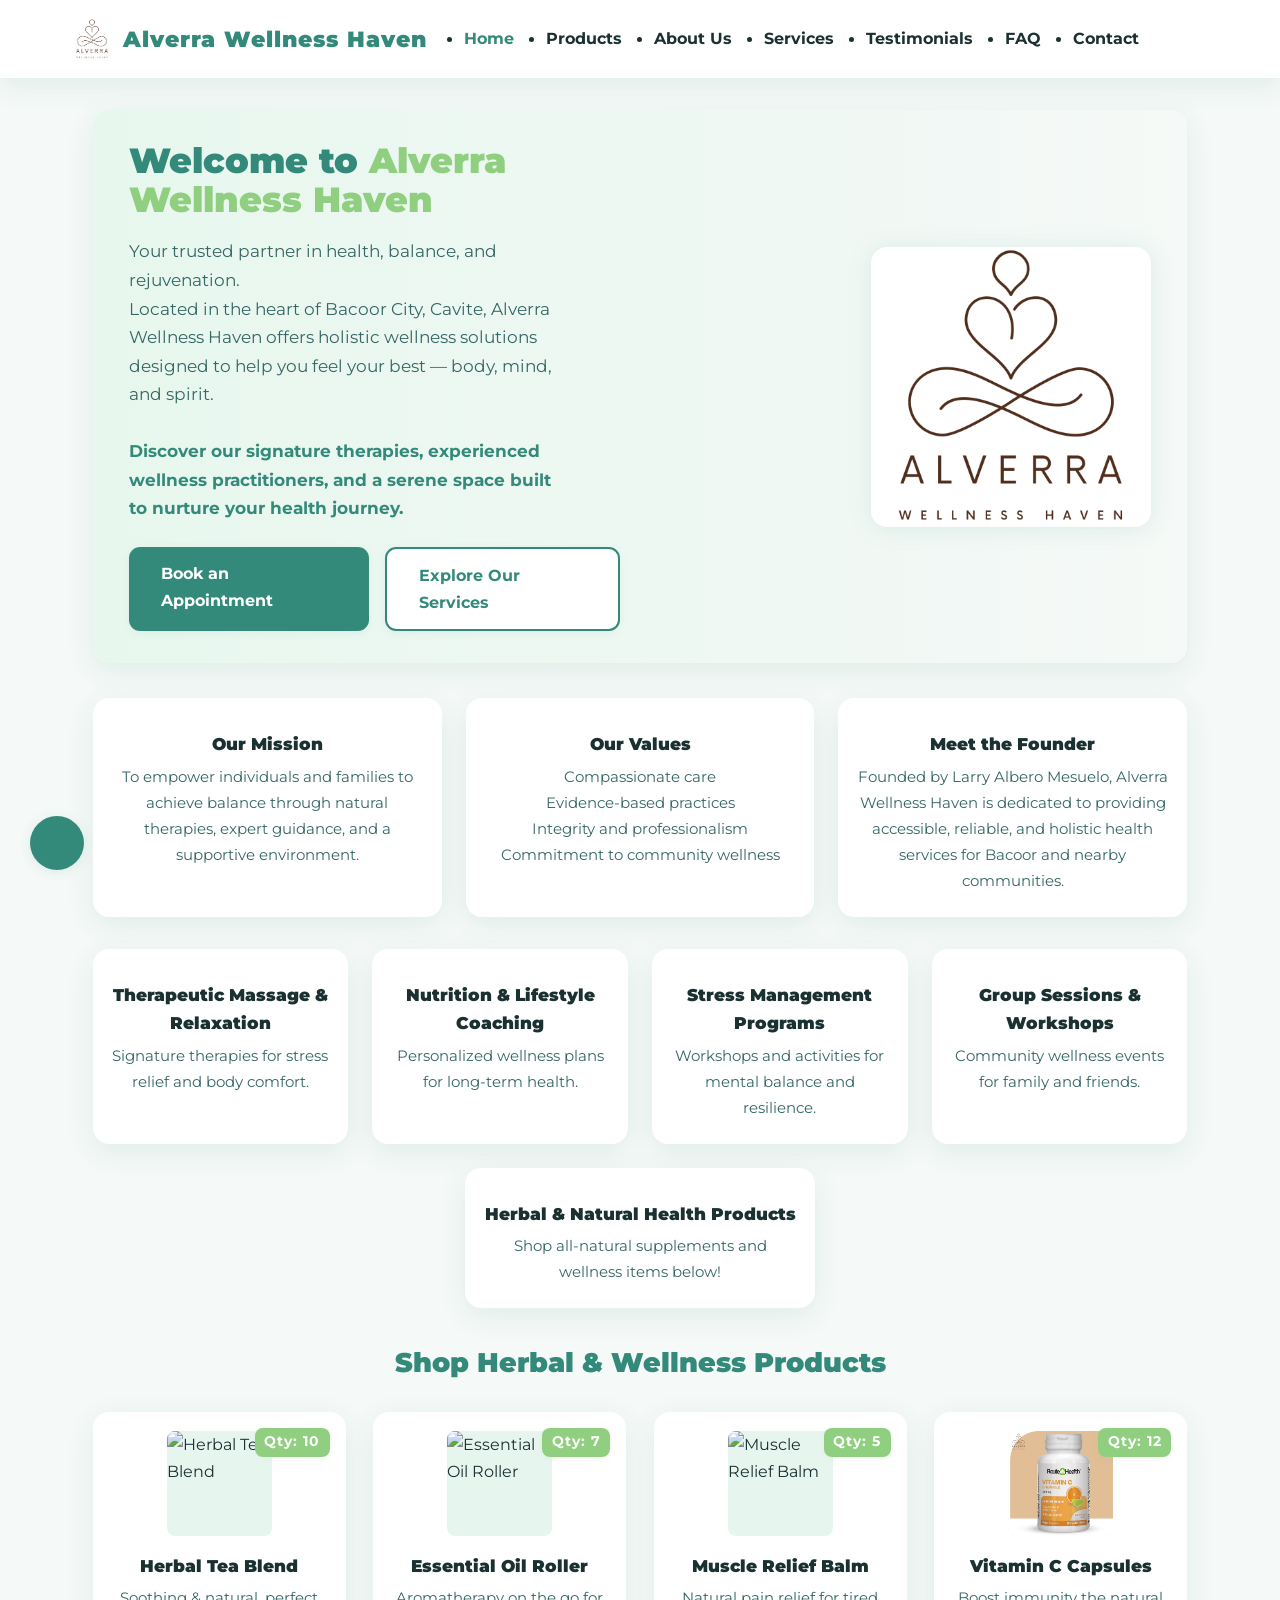
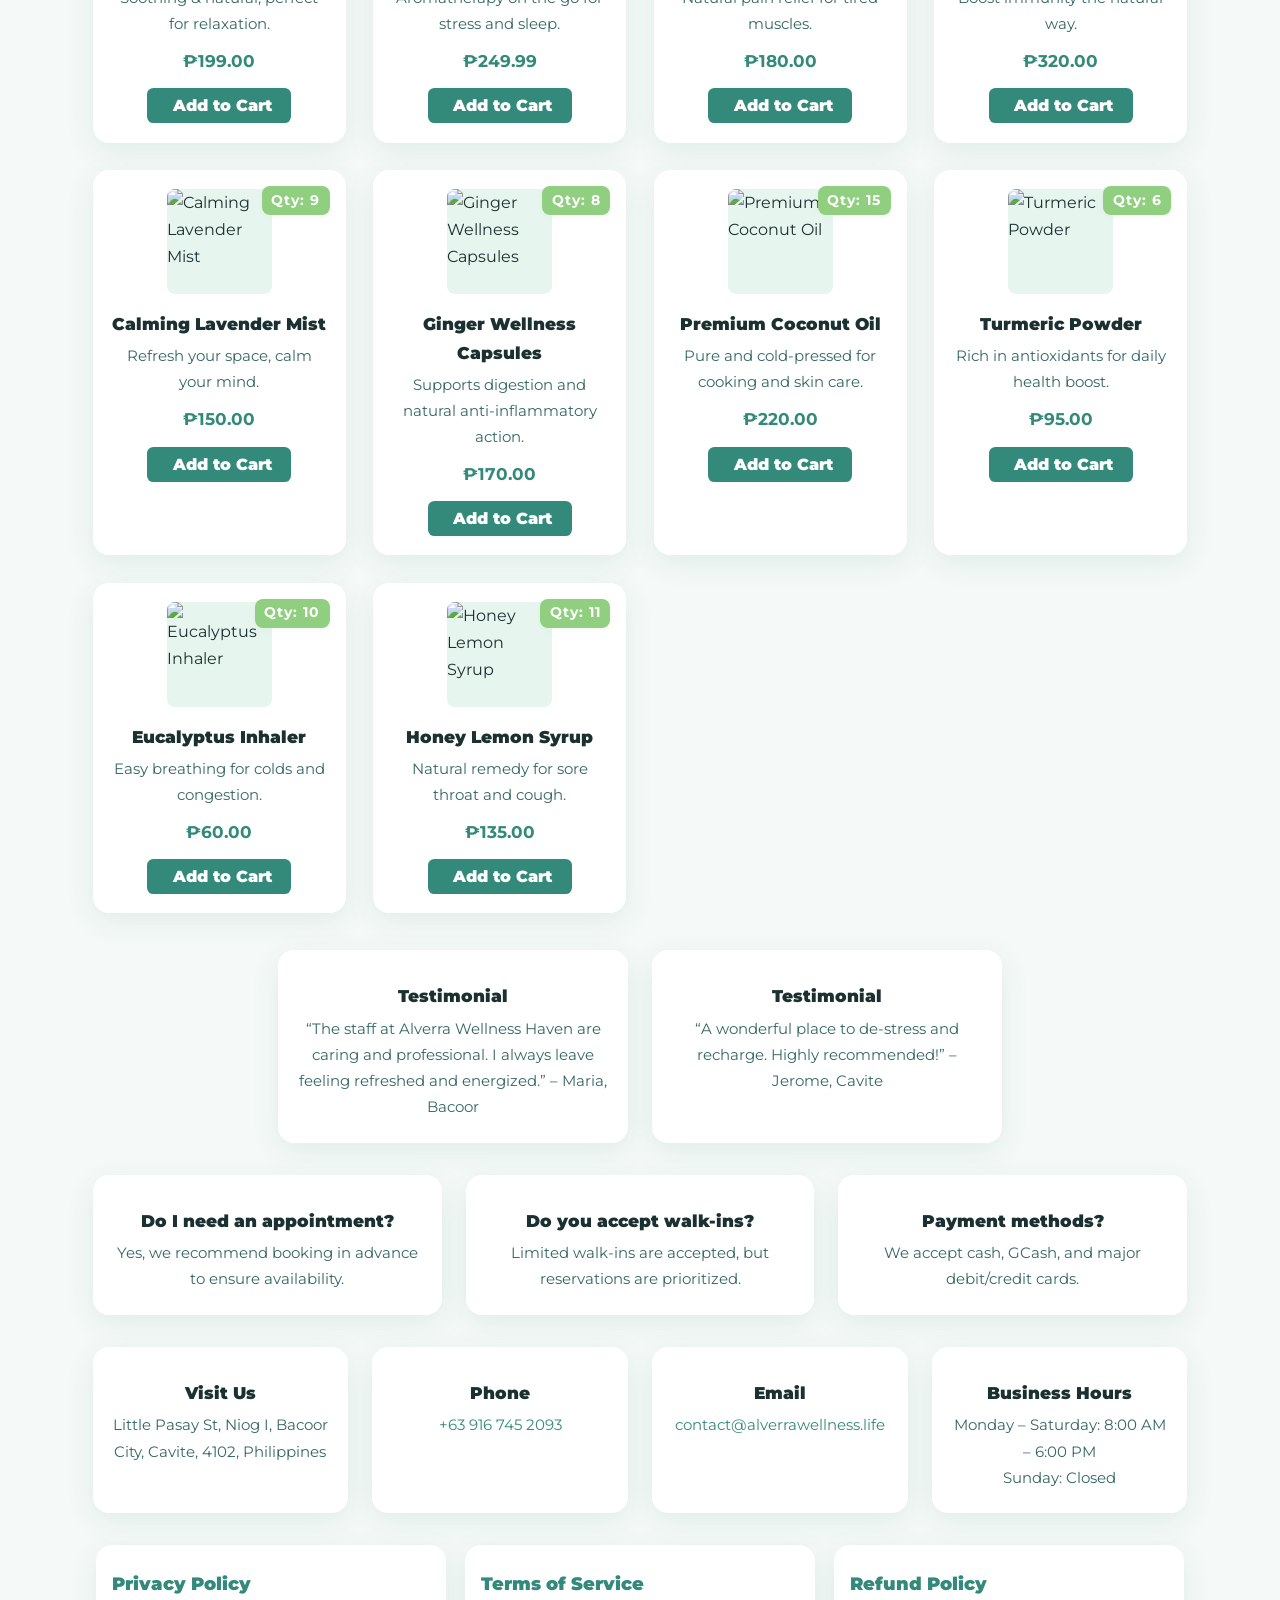
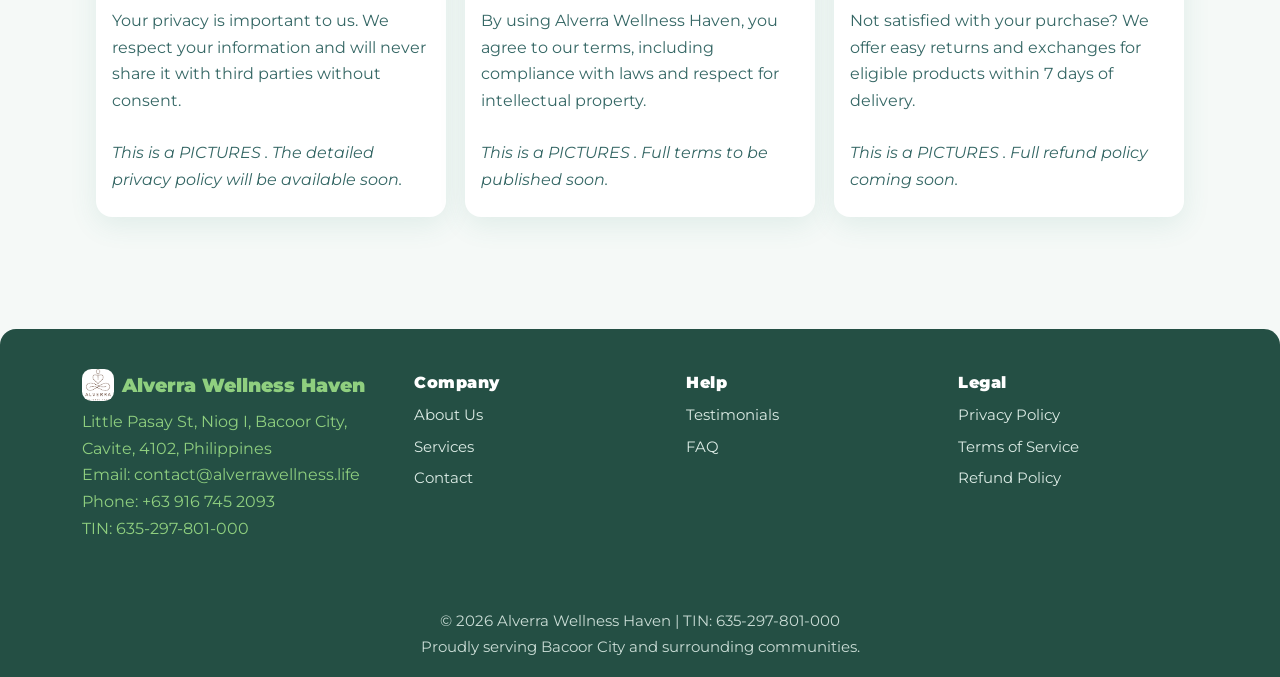
==== commit 5fd22abc: "Update index.html" ====
--- a/index.html
+++ b/index.html
@@ -336,7 +336,7 @@
           Your trusted partner in health, balance, and rejuvenation.<br>
           Located in the heart of Bacoor City, Cavite, Alverra Wellness Haven offers holistic wellness solutions designed to help you feel your best — body, mind, and spirit.
           <br><br>
-          <span style="color:var(--primary);font-weight:700;">✨ Discover our signature therapies, experienced wellness practitioners, and a serene space built to nurture your health journey.</span>
+          <span style="color:var(--primary);font-weight:700;">Discover our signature therapies, experienced wellness practitioners, and a serene space built to nurture your health journey.</span>
         </div>
         <div class="hero-btns">
           <a href="#contact" class="btn-primary">Book an Appointment</a>
@@ -344,7 +344,7 @@
         </div>
       </div>
       <div class="hero-img-container">
-        <img src="image/PICTURES .png" alt="Alverra Wellness Haven" class="hero-img" />
+        <img src="image/LOGO.png" alt="Alverra Wellness Haven" class="hero-img" />
       </div>
     </section>
 
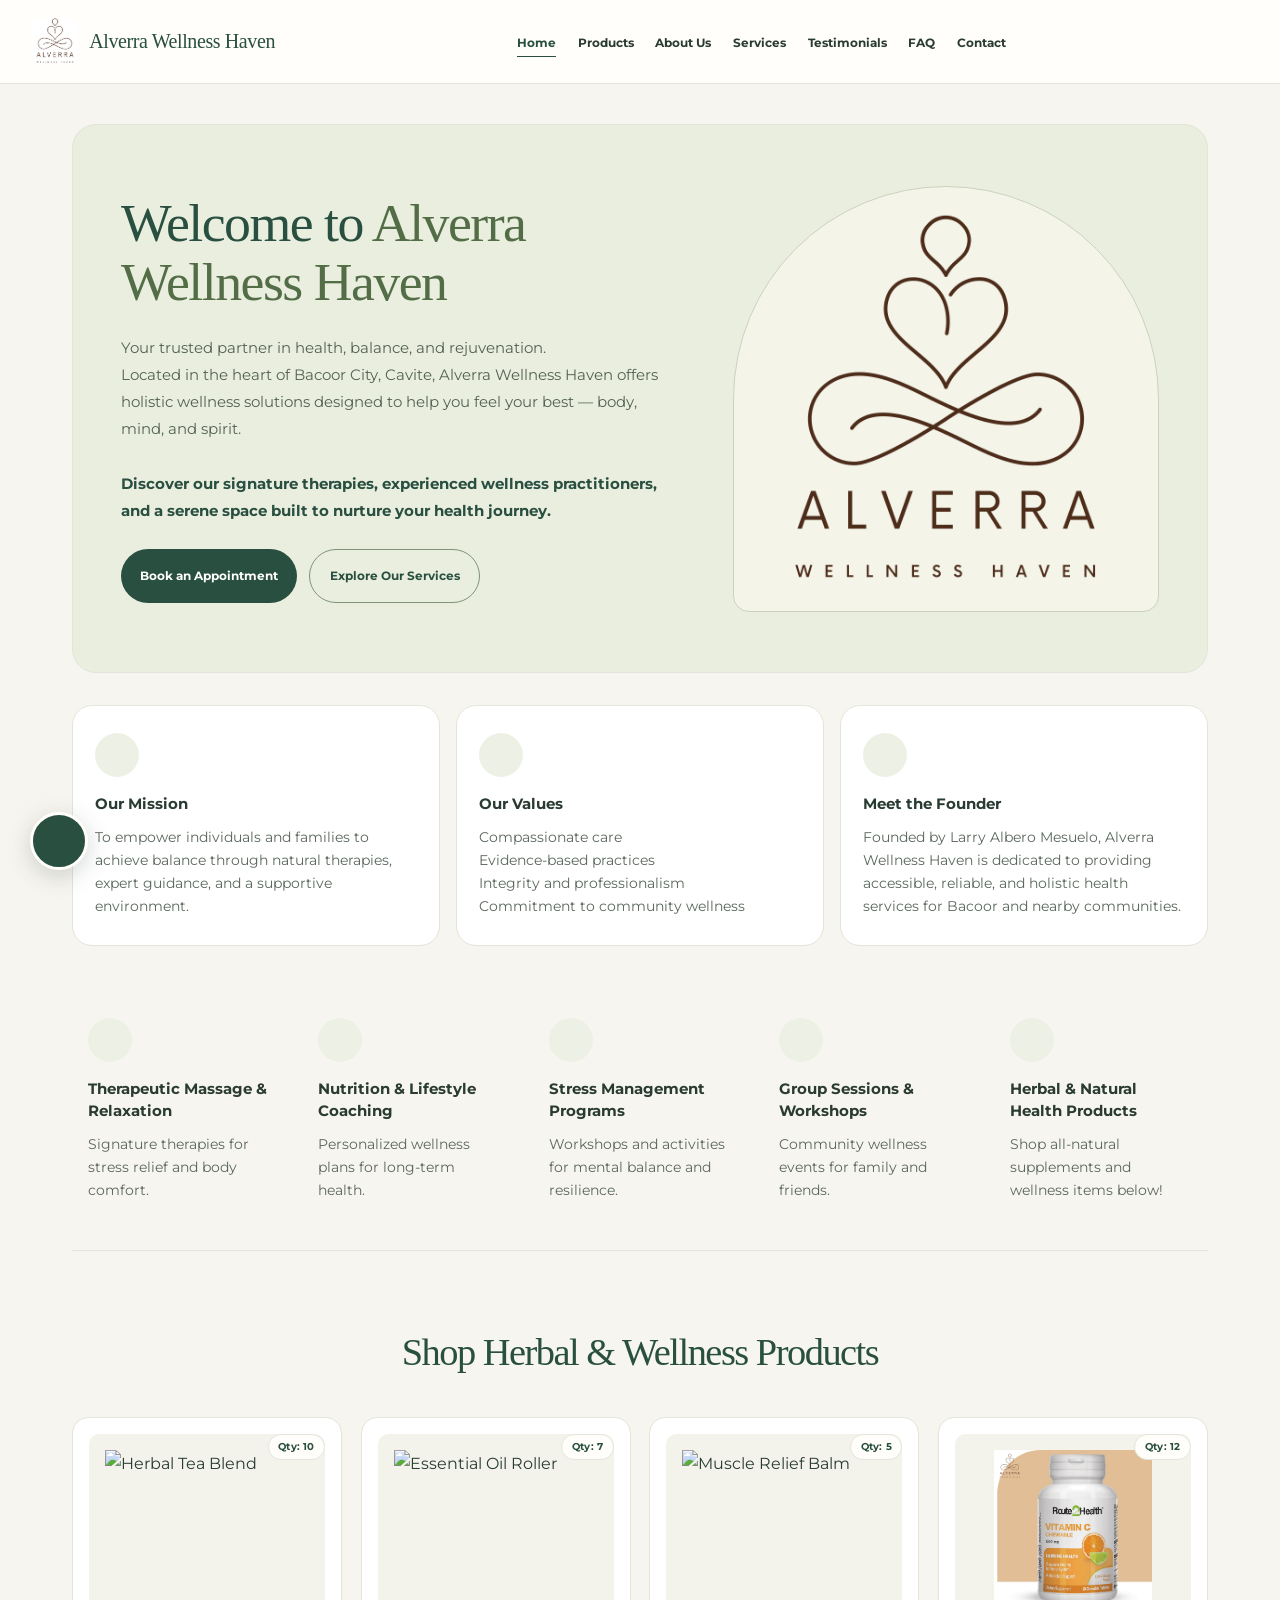
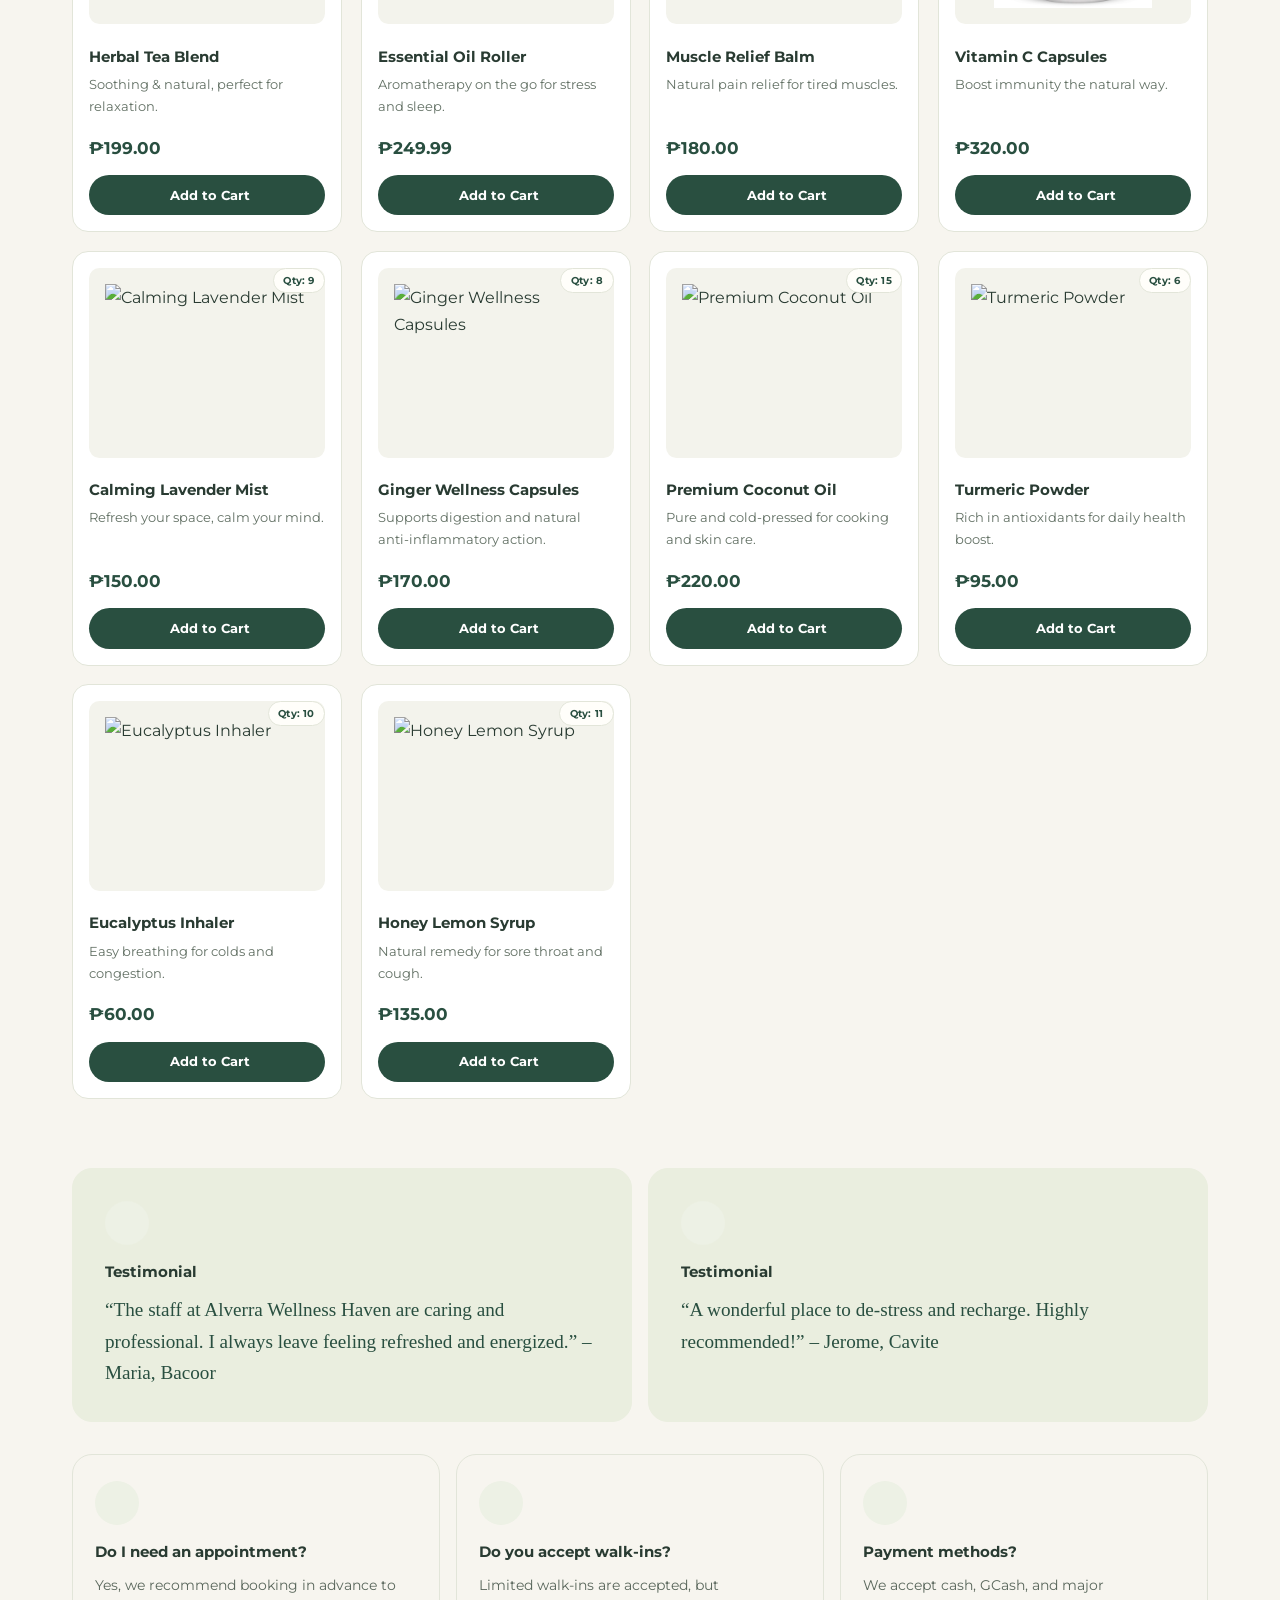
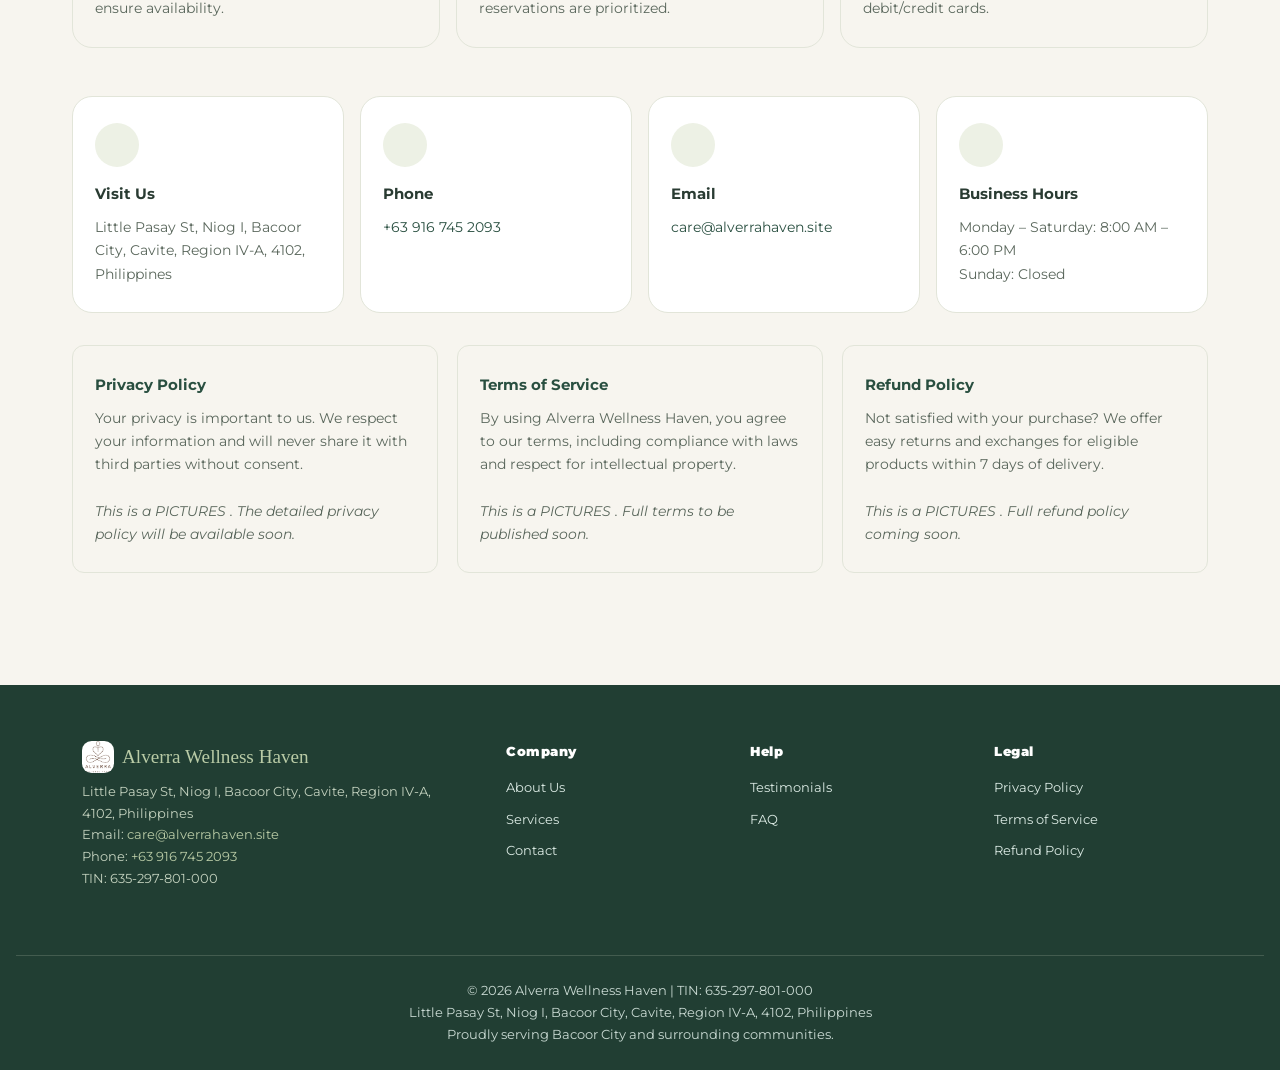
==== commit f38888ec: "Add files via upload" ====
--- a/index.html
+++ b/index.html
@@ -282,6 +282,7 @@
       .footer-logo img { width: 24px; height: 24px; }
     }
   </style>
+  <link rel="stylesheet" href="refinements.css" />
 </head>
 <body>
   <header class="header" id="header">
@@ -536,7 +537,7 @@
         <div class="info-icon"><i class="ri-map-pin-line"></i></div>
         <div class="info-title">Visit Us</div>
         <div class="info-desc">
-          Little Pasay St, Niog I, Bacoor City, Cavite, 4102, Philippines
+          Little Pasay St, Niog I, Bacoor City, Cavite, Region IV-A, 4102, Philippines
         </div>
       </div>
       <div class="info-card">
@@ -550,7 +551,7 @@
         <div class="info-icon"><i class="ri-mail-send-line"></i></div>
         <div class="info-title">Email</div>
         <div class="info-desc">
-          <a href="mailto:contact@alverrawellness.life">contact@alverrawellness.life</a>
+          <a href="mailto:care@alverrahaven.site">care@alverrahaven.site</a>
         </div>
       </div>
       <div class="info-card">
@@ -596,8 +597,8 @@
           Alverra Wellness Haven
         </div>
         <div class="footer-desc">
-          Little Pasay St, Niog I, Bacoor City, Cavite, 4102, Philippines<br>
-          Email: <a href="mailto:contact@alverrawellness.life" style="color:var(--accent);">contact@alverrawellness.life</a><br>
+          Little Pasay St, Niog I, Bacoor City, Cavite, Region IV-A, 4102, Philippines<br>
+          Email: <a href="mailto:care@alverrahaven.site" style="color:var(--accent);">care@alverrahaven.site</a><br>
           Phone: <a href="tel:+639167452093" style="color:var(--accent);">+63 916 745 2093</a><br>
           TIN: 635-297-801-000
         </div>
@@ -628,6 +629,7 @@
     </div>
     <div class="footer-bottom">
       &copy; <span id="footer-year"></span> Alverra Wellness Haven | TIN: 635-297-801-000<br>
+      Little Pasay St, Niog I, Bacoor City, Cavite, Region IV-A, 4102, Philippines<br>
       Proudly serving Bacoor City and surrounding communities.
     </div>
   </footer>
--- a/refinements.css
+++ b/refinements.css
@@ -0,0 +1,135 @@
+:root {
+  --primary: #294f40;
+  --accent: #b9cba6;
+  --text: #293b32;
+  --background: #f7f5ef;
+  --radius: 1.25rem;
+  --shadow: 0 12px 35px rgba(40, 62, 47, .055);
+  --border: 1px solid #e2e5d9;
+  --footer-bg: #213e33;
+}
+html { scroll-behavior: smooth; scroll-padding-top: 110px; }
+body { color: var(--text); -webkit-font-smoothing: antialiased; }
+a:hover { color: #567044; }
+a:focus-visible, button:focus-visible { outline: 3px solid #9a774c; outline-offset: 5px; }
+.header { background: rgba(255, 254, 250, .97); border-bottom: var(--border); box-shadow: none; }
+.nav { max-width: 1280px; padding: 1.15rem 2rem; gap: 1.25rem; }
+.nav-logo { font-family: Georgia, serif; font-size: 1.25rem; font-weight: 400; letter-spacing: -.4px; flex-shrink: 0; }
+.nav-logo img { width: 46px; height: 46px; object-fit: contain; }
+.nav-list { list-style: none; gap: 1.35rem; }
+.nav-link { font-size: .78rem; font-weight: 700; }
+.nav-link.active { border-bottom: 1px solid var(--primary); padding-bottom: .4rem; }
+.nav-close { display: none; }
+main { max-width: 1200px; padding: 2.5rem 2rem 3rem; }
+.hero { flex-wrap: nowrap; padding: 3.8rem 3rem; gap: 3rem; margin-bottom: 2rem; background: #eaeedf; border: var(--border); box-shadow: none; border-radius: 1.5rem; }
+.hero-content { flex: 1.5; min-width: 0; }
+.hero-title, .section-title, .summary-title, .container h1 { font-family: Georgia, 'Times New Roman', serif; font-weight: 400; letter-spacing: -1.5px; }
+.hero-title { font-size: clamp(2.7rem, 4.2vw, 3.8rem); line-height: 1.08; margin-bottom: 1.5rem; }
+.hero-title span { color: #536d47 !important; }
+.hero-desc { font-size: .92rem; line-height: 1.85; max-width: 540px; color: #536253; }
+.hero-btns { flex-wrap: wrap; gap: .75rem; }
+.btn-primary, .btn-secondary { display: inline-flex; align-items: center; justify-content: center; padding: .95rem 1.2rem; border-radius: 3rem; font-size: .78rem; box-shadow: none; }
+.btn-secondary { background: transparent; border: 1px solid #7f9477; }
+.hero-img-container { min-width: 0; flex: 1; justify-content: center; padding: 1.5rem; border: 1px solid #cad2bd; border-radius: 50% 50% 1rem 1rem; background: #f4f4e9; }
+.hero-img { width: 100%; margin: 0; border-radius: 50% 50% .5rem .5rem; background: transparent; box-shadow: none; mix-blend-mode: multiply; }
+.info-sections { gap: 1rem; margin-bottom: 2rem; }
+.info-card, .policy-card { border: var(--border); padding: 1.65rem 1.35rem; box-shadow: none; max-width: none; }
+.info-card { align-items: flex-start; text-align: left; }
+.info-icon { display: flex; align-items: center; justify-content: center; width: 44px; height: 44px; border-radius: 50%; background: #edf1e5; font-size: 1.4rem; margin-bottom: 1rem; }
+.info-title { font-size: .94rem; font-weight: 700; line-height: 1.5; margin-bottom: .65rem; }
+.info-desc, .policy-body { font-size: .85rem; color: #5a675c; overflow-wrap: anywhere; }
+#services { padding: 1.5rem 0 2rem; border-bottom: var(--border); }
+#services .info-card { background: transparent; border: 0; padding: 1rem; flex-basis: 175px; }
+#shop { padding: 1.5rem 0 2rem; }
+.section-title { font-size: clamp(2rem, 3vw, 2.7rem); margin-bottom: 2rem; }
+.products-grid { grid-template-columns: repeat(4, minmax(0, 1fr)); gap: 1.15rem; }
+.product-card { padding: 1rem; border: var(--border); border-radius: 1rem; box-shadow: none; align-items: stretch; }
+.product-card:hover { transform: translateY(-4px); box-shadow: var(--shadow); }
+.product-img { width: 100%; height: 190px; padding: 1rem; background: #f3f3ec; border-radius: .65rem; margin-bottom: 1.2rem; }
+.product-name { font-size: .94rem; font-weight: 700; text-align: left; }
+.product-desc { font-size: .8rem; line-height: 1.7; text-align: left; color: #627064; margin-bottom: 1rem; }
+.product-price { margin-top: auto; font-size: 1.05rem; }
+.product-add { justify-content: center; border-radius: 3rem; font-size: .8rem; font-weight: 700; padding: .8rem; }
+.product-badge { background: #fffefa; color: var(--primary); font-size: .65rem; letter-spacing: .2px; border: var(--border); border-radius: 2rem; box-shadow: none; }
+#testimonials .info-card { background: #eaeedf; border-color: #eaeedf; padding: 2rem; }
+#testimonials .info-desc { font-family: Georgia, serif; font-size: 1.2rem; line-height: 1.65; color: var(--primary); }
+#faq .info-card { background: transparent; }
+#contact { padding-top: 1rem; }
+#contact .info-card { flex-basis: 230px; }
+.policy-card { background: transparent; border-radius: .75rem; }
+.policy-title { font-weight: 700; font-size: .95rem; }
+.footer { border-radius: 0; padding: 3.5rem 1rem 1.5rem; }
+.footer-container { gap: 2.5rem; }
+.footer-brand { flex-basis: 340px; }
+.footer-logo { font-family: Georgia, serif; font-weight: 400; }
+.footer-desc, .footer-link, .footer-bottom { font-size: .8rem; }
+.footer-desc { color: #c4d2bf; }
+.footer-links-title { font-size: .8rem; margin-bottom: .9rem; }
+.footer-links { gap: .6rem; }
+.footer-bottom { border-top: 1px solid #496254; padding-top: 1.5rem; }
+.floating-cart-btn { width: 58px; height: 58px; font-size: 1.6rem; box-shadow: 0 6px 25px #213e3333; border: 3px solid #fffefa; }
+.cart-overlay { background: rgba(25, 41, 32, .35); backdrop-filter: blur(3px); }
+.cart-sidebar { width: 390px; background: #fffefa; }
+.cart-sidebar-title { font-family: Georgia, serif; font-size: 1.8rem; font-weight: 400; }
+.cart-sidebar-footer { flex-wrap: wrap; gap: 1rem; }
+.cart-sidebar-footer .checkout-btn { border-radius: 2rem; }
+.container { max-width: 800px; margin: 3rem auto; padding: 3rem; border: var(--border); }
+.container h1, .summary-title { font-size: 2.7rem; }
+.container h2 { color: var(--primary); font-size: 1.1rem; }
+.container p, .container ul { font-size: .93rem; line-height: 1.9; }
+body:has(.summary-title) main { max-width: 850px; border: var(--border); padding: 2.5rem; }
+.summary-desc { font-size: .92rem; }
+.order-section { background: #f6f6ef; box-shadow: none; overflow-x: auto; }
+.order-table th { background: var(--primary); font-size: .8rem; }
+.order-table td { font-size: .85rem; }
+.confirmation-section { background: #eaeedf; color: var(--primary); font-size: .93rem; box-shadow: none; }
+.instructions-section { background: #f4f4ed; box-shadow: none; font-size: .9rem; }
+.btn-confirm { border-radius: 3rem; font-size: .95rem; }
+@media (min-width: 701px) and (max-width: 1100px) {
+  .nav { flex-wrap: wrap; justify-content: center; gap: .65rem; }
+  .nav-actions { display: none; }
+  .hero { flex-direction: row; text-align: left; padding: 2.5rem 2rem; gap: 2rem; }
+  .hero-img { margin: 0; }
+  .products-grid { grid-template-columns: repeat(3, minmax(0, 1fr)); }
+}
+@media (max-width: 700px) {
+  html { scroll-padding-top: 90px; }
+  .nav { padding: .8rem 1rem; gap: .5rem; }
+  .nav-logo { font-size: 1.03rem; }
+  .nav-logo img { width: 36px; height: 36px; }
+  .nav-toggle { margin-left: 0; }
+  .nav-list .nav-link { font-size: .95rem; }
+  main { padding: 1.2rem 1rem 2rem; }
+  .hero { flex-direction: column; text-align: left; padding: 2rem 1.5rem; gap: 2rem; }
+  .hero-title { font-size: 2.7rem; }
+  .hero-img-container { width: 220px; flex: auto; padding: 1rem; }
+  .hero-img { margin: 0; }
+  .hero-btns { justify-content: flex-start; }
+  .products-grid { grid-template-columns: repeat(2, minmax(0, 1fr)); gap: .75rem; }
+  .product-card { padding: .75rem; }
+  .product-img { height: 150px; padding: .5rem; }
+  .product-name { font-size: .85rem; }
+  .product-add { font-size: .72rem; padding: .75rem .4rem; }
+  .info-card, .policy-card { padding: 1.4rem; }
+  .footer-container { gap: 1rem; }
+  .footer-brand, .footer-links-group { flex-basis: auto; }
+  .container { margin: 1rem; padding: 1.8rem 1.25rem; }
+  .container h1, .summary-title { font-size: 2.1rem; }
+  body:has(.summary-title) .nav { flex-wrap: wrap; justify-content: center; }
+  body:has(.summary-title) .nav-list { gap: .85rem; flex-wrap: wrap; justify-content: center; }
+  body:has(.summary-title) .nav-link { font-size: .72rem; }
+  body:has(.summary-title) main { margin: 1rem; padding: 1.5rem 1rem; }
+  .order-table { min-width: 560px; }
+  .cart-sidebar { padding: 1.5rem 1rem; }
+}
+@media (max-width: 360px) {
+  .nav-logo { font-size: .9rem; }
+  .hero { padding: 1.5rem 1rem; }
+  .hero-title { font-size: 2.3rem; }
+  .products-grid { grid-template-columns: 1fr; }
+}
+@media (prefers-reduced-motion: reduce) {
+  html { scroll-behavior: auto; }
+  *, *::before, *::after { transition: none !important; }
+  .product-card:hover { transform: none; }
+}
